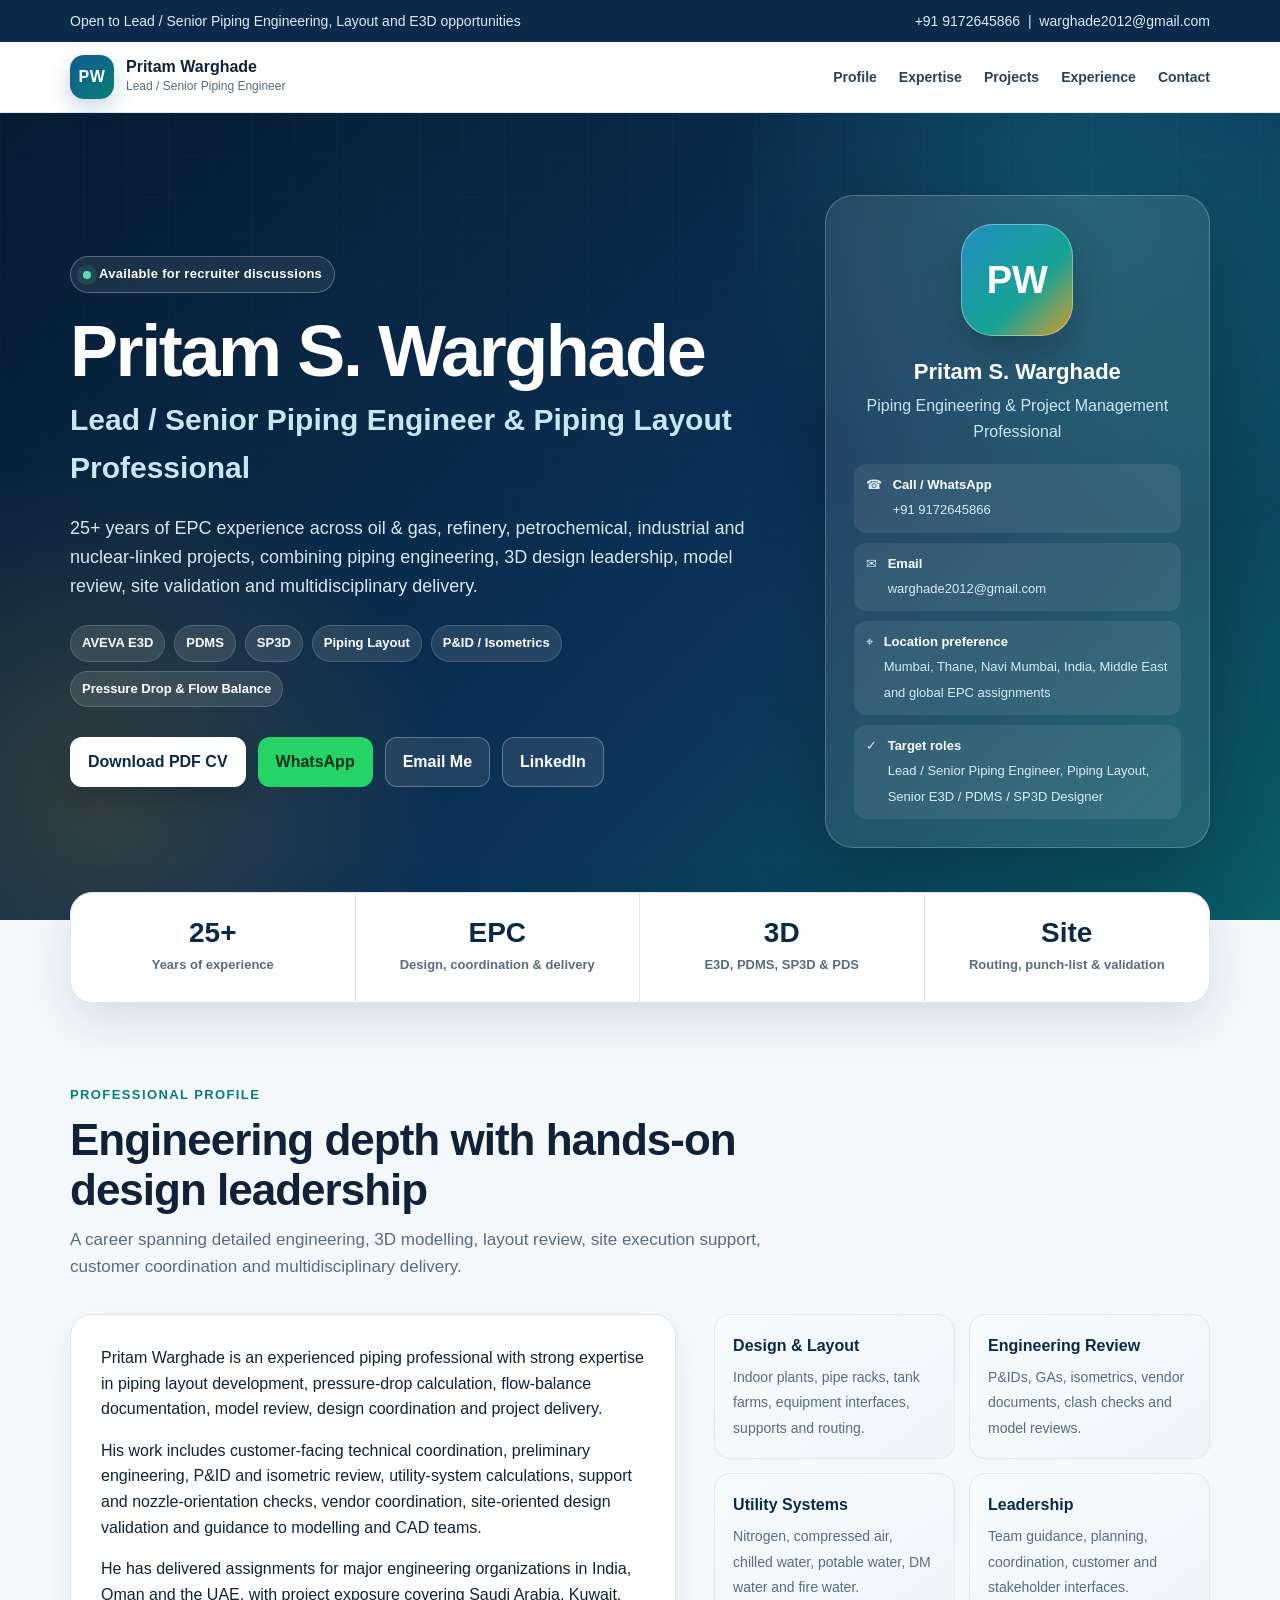
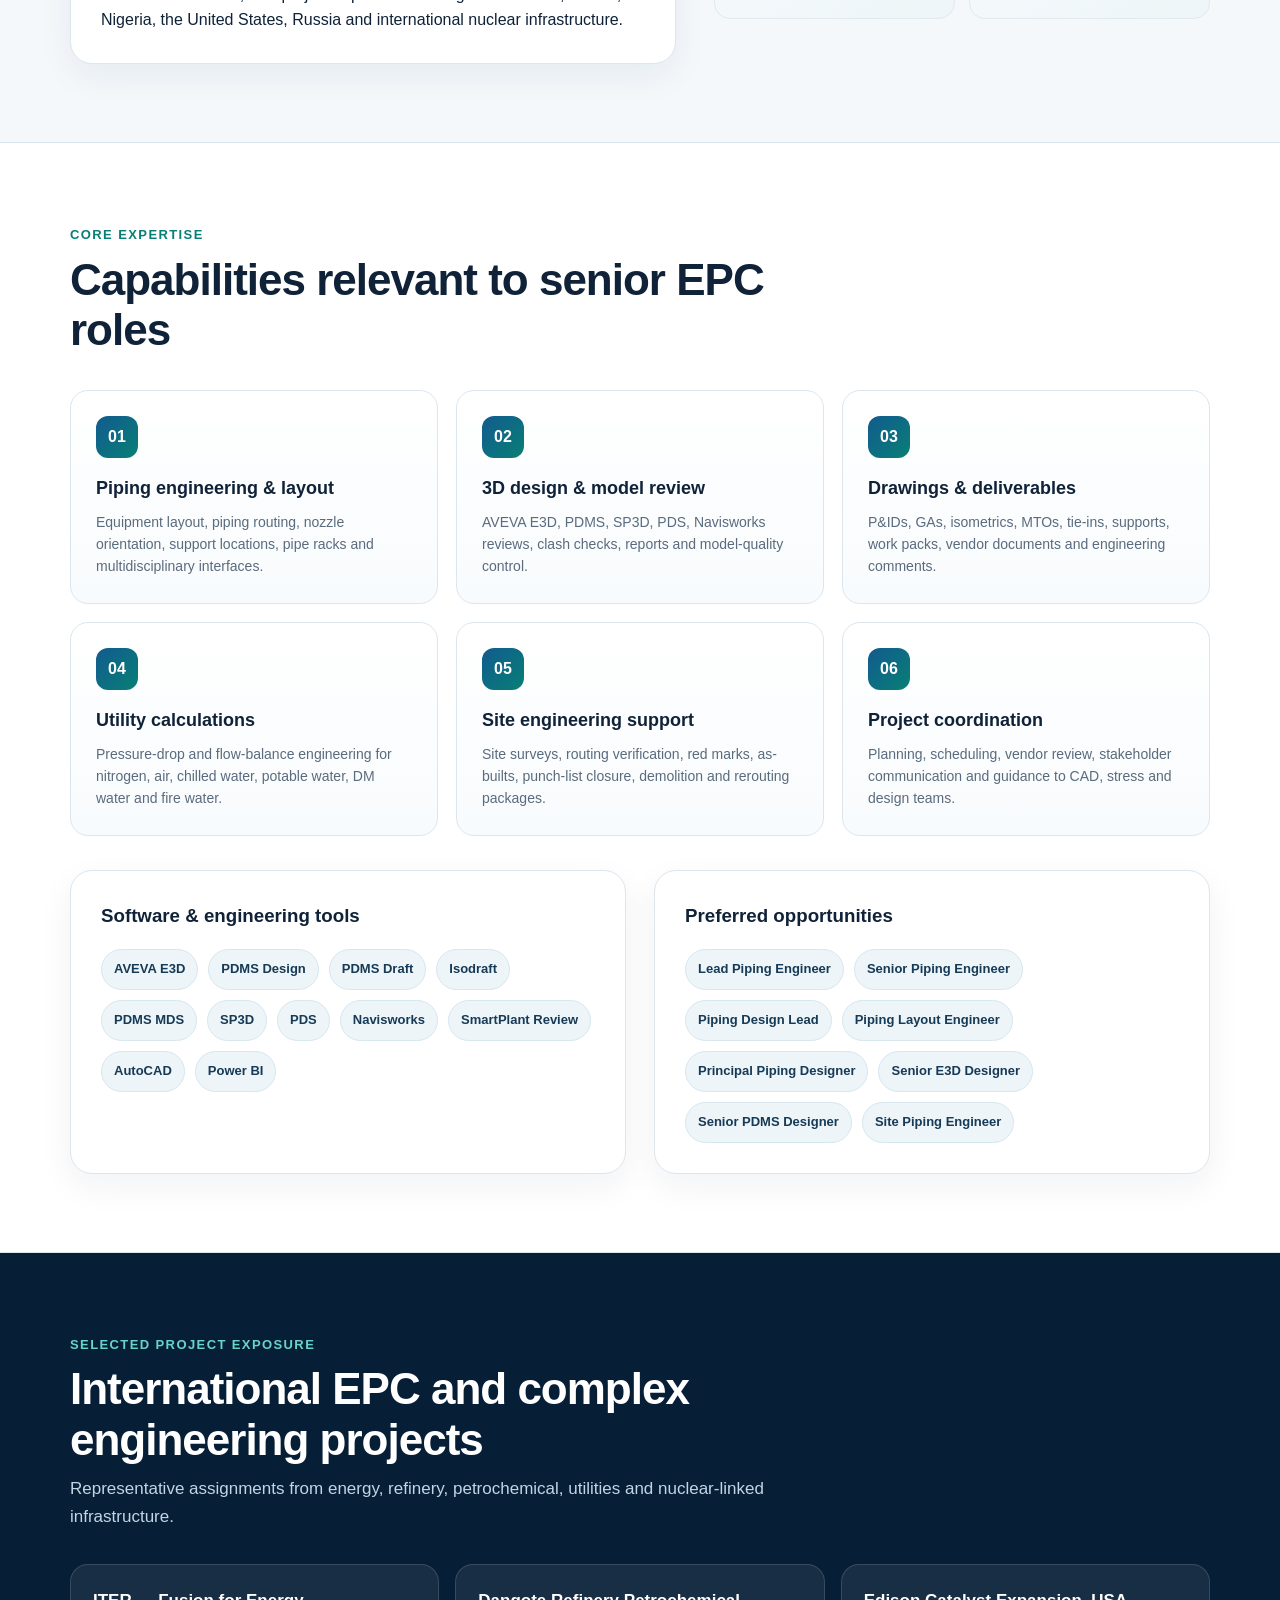
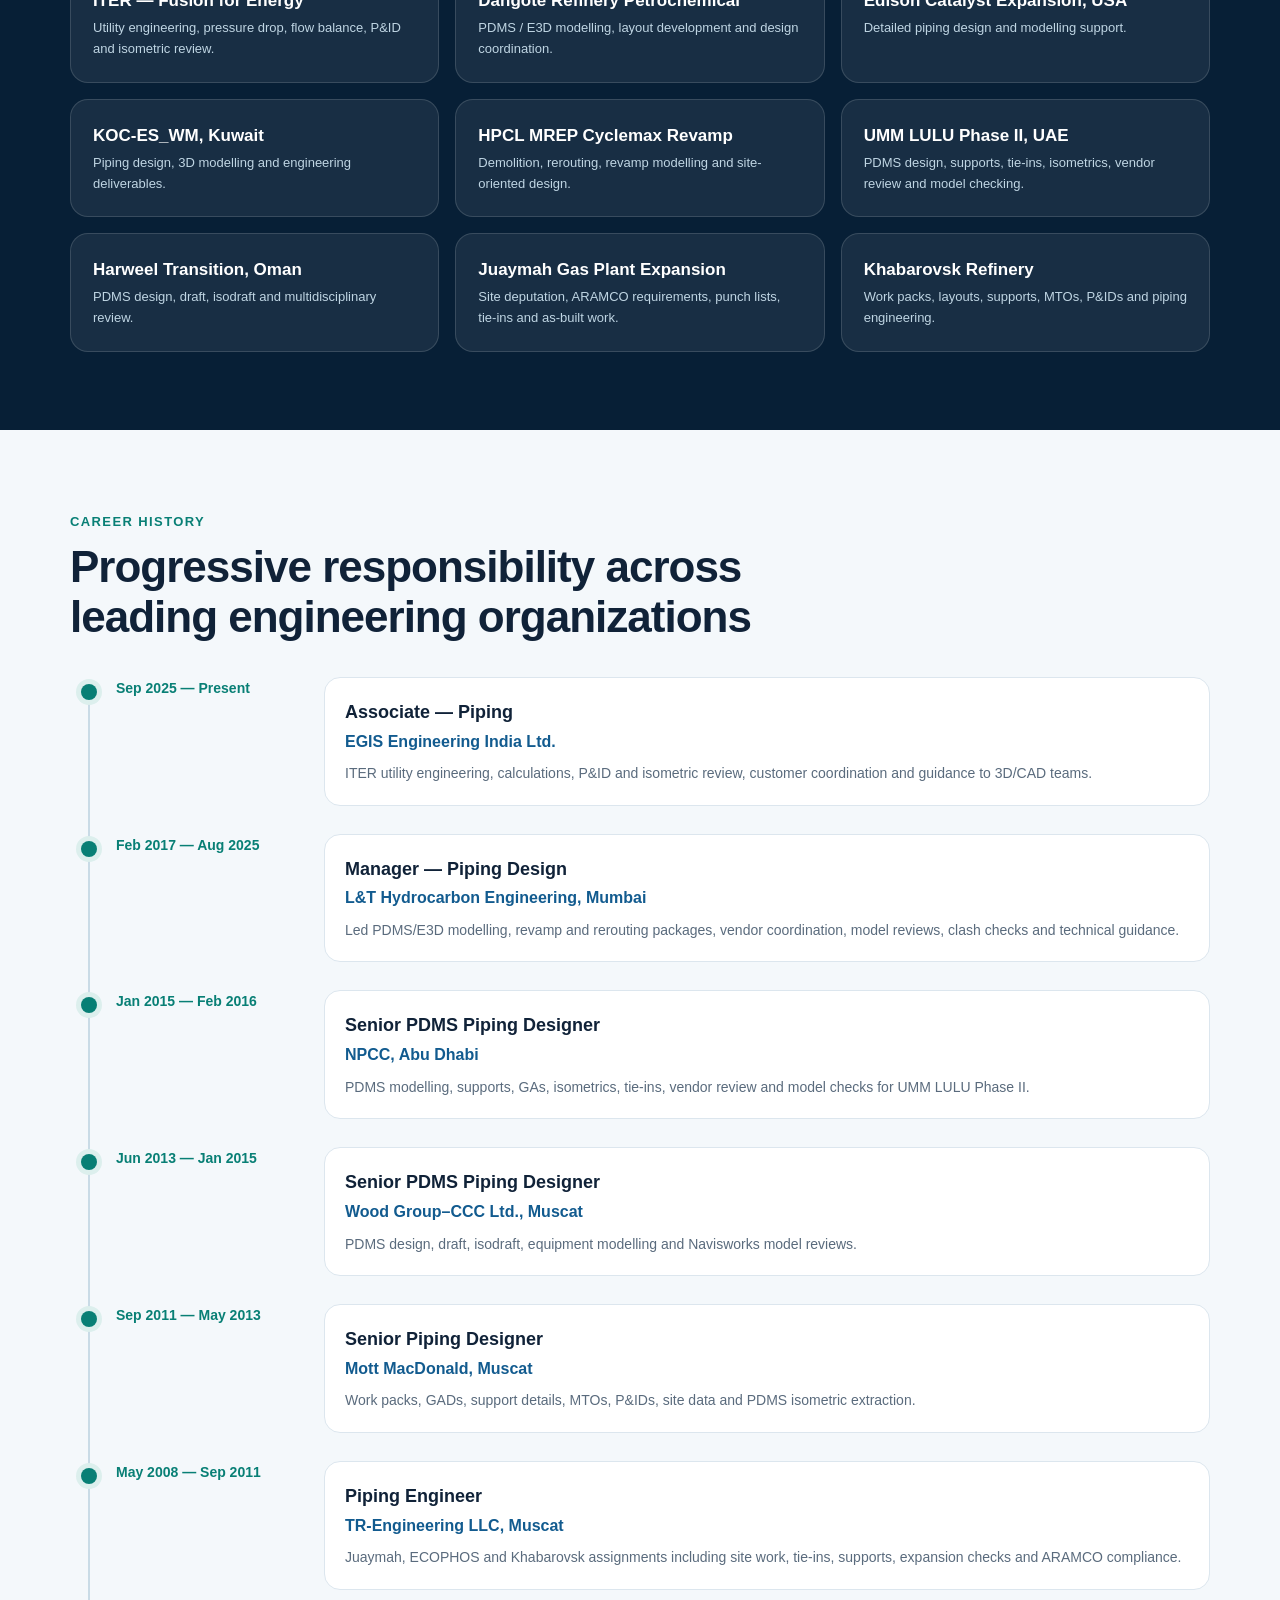
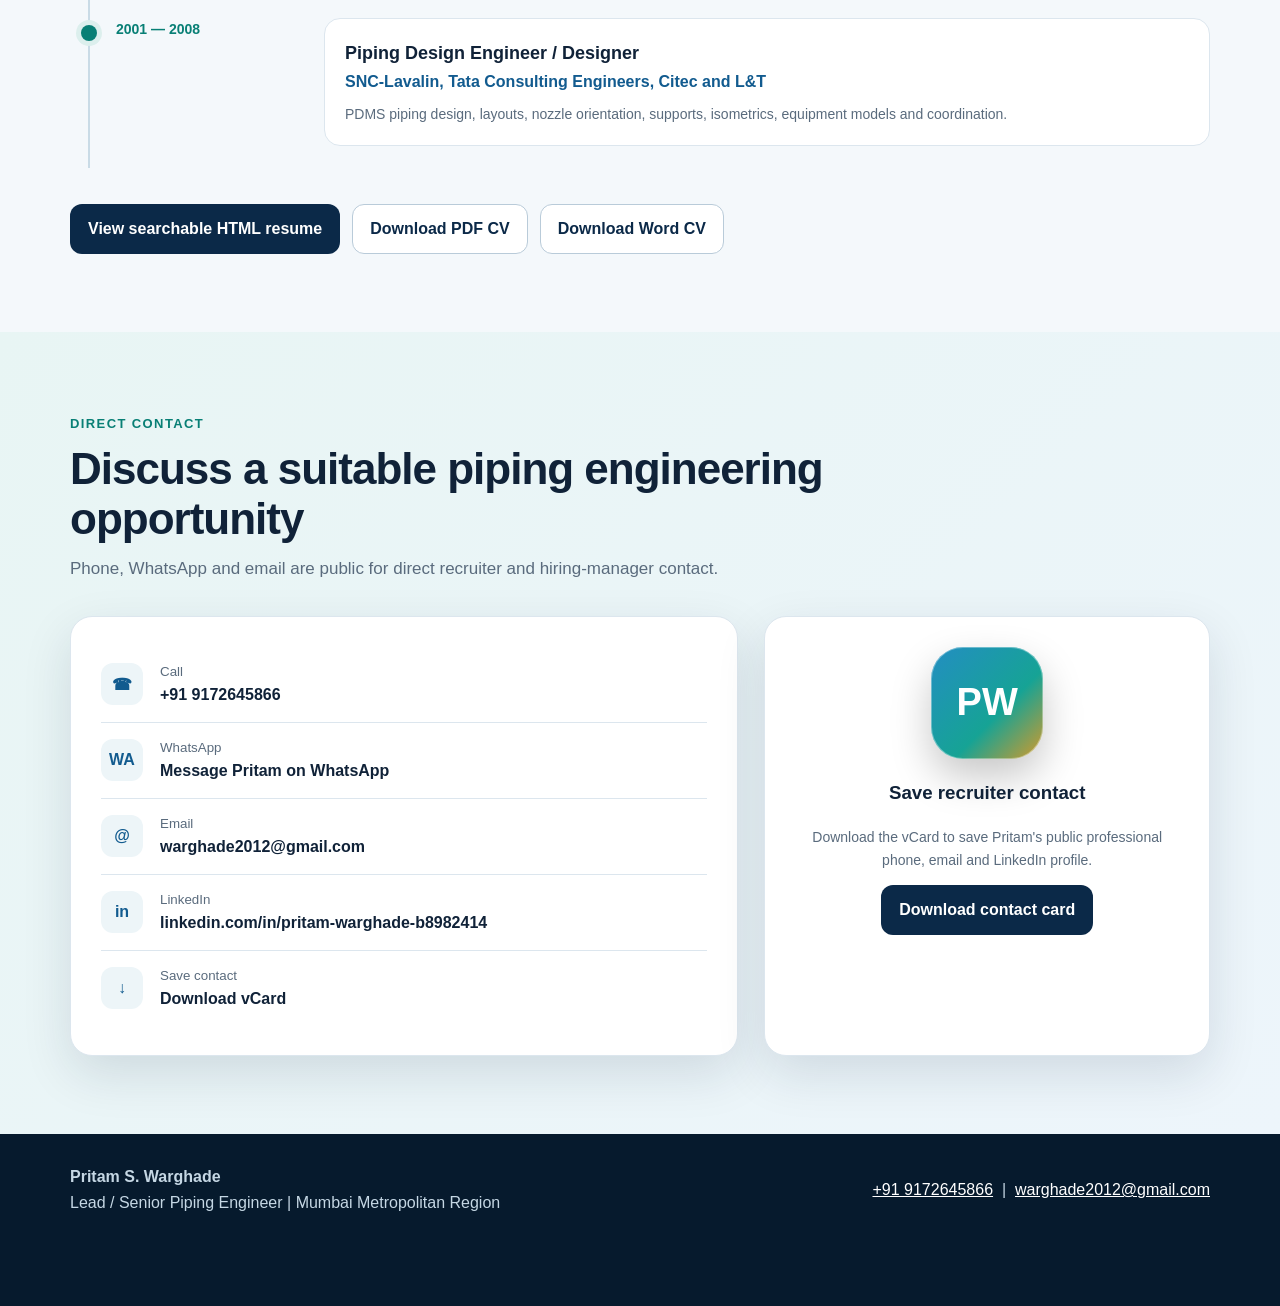
==== index.html @ 3d8bb756 "Publish responsive recruiter profile website" ====
<!doctype html>
<html lang="en">
<head>
  <meta charset="utf-8">
  <meta name="viewport" content="width=device-width,initial-scale=1">
  <title>Pritam Warghade | Lead &amp; Senior Piping Engineer | E3D, PDMS, SP3D</title>
  <meta name="description" content="Pritam S. Warghade is a Lead and Senior Piping professional with 25+ years of EPC experience in piping layout, E3D, PDMS, SP3D, P&ID, isometrics, utilities, refinery, petrochemical, oil and gas and nuclear-linked projects.">
  <meta name="keywords" content="Pritam Warghade, Lead Piping Engineer, Senior Piping Engineer, Piping Designer, E3D Designer, PDMS Designer, SP3D, Piping Layout Engineer, Mumbai, Thane, Navi Mumbai, EPC">
  <meta name="author" content="Pritam S. Warghade">
  <meta name="robots" content="index,follow,max-image-preview:large">
  <link rel="canonical" href="https://psw2025-cmd.github.io/PRITAM/">
  <link rel="icon" href="favicon.svg" type="image/svg+xml">
  <link rel="manifest" href="site.webmanifest">
  <link rel="stylesheet" href="styles.css">
  <meta property="og:type" content="profile"><meta property="og:title" content="Pritam Warghade — Lead / Senior Piping Engineer"><meta property="og:description" content="25+ years EPC | E3D | PDMS | SP3D | Piping Layout | Mumbai / Thane / Global"><meta property="og:url" content="https://psw2025-cmd.github.io/PRITAM/"><meta property="og:image" content="https://psw2025-cmd.github.io/PRITAM/og-card.svg"><meta name="twitter:card" content="summary_large_image">
  <script type="application/ld+json">{"@context":"https://schema.org","@type":"Person","name":"Pritam S. Warghade","url":"https://psw2025-cmd.github.io/PRITAM/","sameAs":["https://www.linkedin.com/in/pritam-warghade-b8982414","https://github.com/psw2025-cmd"],"jobTitle":"Lead / Senior Piping Engineer","description":"Piping Engineering and Project Management professional with 25+ years of EPC experience.","email":"mailto:warghade2012@gmail.com","telephone":"+91-9172645866","address":{"@type":"PostalAddress","addressLocality":"Mumbai Metropolitan Region","addressRegion":"Maharashtra","addressCountry":"IN"},"knowsLanguage":["English","Hindi","Marathi"],"knowsAbout":["Piping Engineering","Piping Layout","AVEVA E3D","PDMS","SP3D","PDS","P&ID Review","Isometric Review","Pressure Drop Calculation","Flow Balance","Navisworks","Oil and Gas","Refinery","Petrochemical"]}</script>
</head>
<body>
<a class="skip-link" href="#main">Skip to content</a>
<div class="topbar"><div class="container"><span>Open to Lead / Senior Piping Engineering, Layout and E3D opportunities</span><span class="hide-mobile"><a href="tel:+919172645866">+91 9172645866</a> &nbsp;|&nbsp; <a href="mailto:warghade2012@gmail.com">warghade2012@gmail.com</a></span></div></div>
<header class="site-header"><div class="container nav"><a class="brand" href="#top"><span class="brand-mark">PW</span><span class="brand-text"><strong>Pritam Warghade</strong><span>Lead / Senior Piping Engineer</span></span></a><nav class="nav-links"><a href="#about">Profile</a><a href="#expertise">Expertise</a><a href="#projects">Projects</a><a href="#experience">Experience</a><a href="#contact">Contact</a></nav></div></header>
<main id="main">
<section class="hero" id="top"><div class="container hero-grid"><div><span class="eyebrow"><span class="status-dot"></span> Available for recruiter discussions</span><h1>Pritam S. Warghade</h1><h2>Lead / Senior Piping Engineer &amp; Piping Layout Professional</h2><p>25+ years of EPC experience across oil &amp; gas, refinery, petrochemical, industrial and nuclear-linked projects, combining piping engineering, 3D design leadership, model review, site validation and multidisciplinary delivery.</p><div class="hero-tags"><span>AVEVA E3D</span><span>PDMS</span><span>SP3D</span><span>Piping Layout</span><span>P&amp;ID / Isometrics</span><span>Pressure Drop &amp; Flow Balance</span></div><div class="actions"><a class="btn btn-primary" href="Pritam_Warghade_Public_CV.pdf" download>Download PDF CV</a><a class="btn btn-whatsapp" href="https://wa.me/919172645866?text=Hello%20Mr.%20Warghade%2C%20I%20am%20contacting%20you%20regarding%20a%20piping%20engineering%20opportunity." target="_blank" rel="noopener">WhatsApp</a><a class="btn btn-secondary" href="mailto:warghade2012@gmail.com?subject=Piping%20Engineering%20Opportunity%20for%20Pritam%20Warghade">Email Me</a><a class="btn btn-secondary" href="https://www.linkedin.com/in/pritam-warghade-b8982414" target="_blank" rel="noopener">LinkedIn</a></div></div><aside class="hero-card"><div class="monogram">PW</div><h3>Pritam S. Warghade</h3><div class="role">Piping Engineering &amp; Project Management Professional</div><div class="quick-list"><div class="quick-item"><span>☎</span><div><strong>Call / WhatsApp</strong><a href="tel:+919172645866">+91 9172645866</a></div></div><div class="quick-item"><span>✉</span><div><strong>Email</strong><a href="mailto:warghade2012@gmail.com">warghade2012@gmail.com</a></div></div><div class="quick-item"><span>⌖</span><div><strong>Location preference</strong><span>Mumbai, Thane, Navi Mumbai, India, Middle East and global EPC assignments</span></div></div><div class="quick-item"><span>✓</span><div><strong>Target roles</strong><span>Lead / Senior Piping Engineer, Piping Layout, Senior E3D / PDMS / SP3D Designer</span></div></div></div></aside></div></section>
<div class="stats"><div class="container stats-grid"><div class="stat"><strong>25+</strong><span>Years of experience</span></div><div class="stat"><strong>EPC</strong><span>Design, coordination &amp; delivery</span></div><div class="stat"><strong>3D</strong><span>E3D, PDMS, SP3D &amp; PDS</span></div><div class="stat"><strong>Site</strong><span>Routing, punch-list &amp; validation</span></div></div></div>
<section id="about"><div class="container"><div class="section-head"><span class="kicker">Professional profile</span><h2>Engineering depth with hands-on design leadership</h2><p>A career spanning detailed engineering, 3D modelling, layout review, site execution support, customer coordination and multidisciplinary delivery.</p></div><div class="about-grid"><div class="panel"><p>Pritam Warghade is an experienced piping professional with strong expertise in piping layout development, pressure-drop calculation, flow-balance documentation, model review, design coordination and project delivery.</p><p>His work includes customer-facing technical coordination, preliminary engineering, P&amp;ID and isometric review, utility-system calculations, support and nozzle-orientation checks, vendor coordination, site-oriented design validation and guidance to modelling and CAD teams.</p><p>He has delivered assignments for major engineering organizations in India, Oman and the UAE, with project exposure covering Saudi Arabia, Kuwait, Nigeria, the United States, Russia and international nuclear infrastructure.</p></div><div class="highlights"><div class="highlight"><strong>Design &amp; Layout</strong><span>Indoor plants, pipe racks, tank farms, equipment interfaces, supports and routing.</span></div><div class="highlight"><strong>Engineering Review</strong><span>P&amp;IDs, GAs, isometrics, vendor documents, clash checks and model reviews.</span></div><div class="highlight"><strong>Utility Systems</strong><span>Nitrogen, compressed air, chilled water, potable water, DM water and fire water.</span></div><div class="highlight"><strong>Leadership</strong><span>Team guidance, planning, coordination, customer and stakeholder interfaces.</span></div></div></div></div></section>
<section class="expertise" id="expertise"><div class="container"><div class="section-head"><span class="kicker">Core expertise</span><h2>Capabilities relevant to senior EPC roles</h2></div><div class="card-grid"><article class="card"><div class="card-icon">01</div><h3>Piping engineering &amp; layout</h3><p>Equipment layout, piping routing, nozzle orientation, support locations, pipe racks and multidisciplinary interfaces.</p></article><article class="card"><div class="card-icon">02</div><h3>3D design &amp; model review</h3><p>AVEVA E3D, PDMS, SP3D, PDS, Navisworks reviews, clash checks, reports and model-quality control.</p></article><article class="card"><div class="card-icon">03</div><h3>Drawings &amp; deliverables</h3><p>P&amp;IDs, GAs, isometrics, MTOs, tie-ins, supports, work packs, vendor documents and engineering comments.</p></article><article class="card"><div class="card-icon">04</div><h3>Utility calculations</h3><p>Pressure-drop and flow-balance engineering for nitrogen, air, chilled water, potable water, DM water and fire water.</p></article><article class="card"><div class="card-icon">05</div><h3>Site engineering support</h3><p>Site surveys, routing verification, red marks, as-builts, punch-list closure, demolition and rerouting packages.</p></article><article class="card"><div class="card-icon">06</div><h3>Project coordination</h3><p>Planning, scheduling, vendor review, stakeholder communication and guidance to CAD, stress and design teams.</p></article></div><div class="skills-wrap" style="margin-top:34px"><div class="panel skill-group"><h3>Software &amp; engineering tools</h3><div class="chips"><span class="chip">AVEVA E3D</span><span class="chip">PDMS Design</span><span class="chip">PDMS Draft</span><span class="chip">Isodraft</span><span class="chip">PDMS MDS</span><span class="chip">SP3D</span><span class="chip">PDS</span><span class="chip">Navisworks</span><span class="chip">SmartPlant Review</span><span class="chip">AutoCAD</span><span class="chip">Power BI</span></div></div><div class="panel skill-group"><h3>Preferred opportunities</h3><div class="chips"><span class="chip">Lead Piping Engineer</span><span class="chip">Senior Piping Engineer</span><span class="chip">Piping Design Lead</span><span class="chip">Piping Layout Engineer</span><span class="chip">Principal Piping Designer</span><span class="chip">Senior E3D Designer</span><span class="chip">Senior PDMS Designer</span><span class="chip">Site Piping Engineer</span></div></div></div></div></section>
<section class="projects" id="projects"><div class="container"><div class="section-head"><span class="kicker" style="color:#67d4c8">Selected project exposure</span><h2>International EPC and complex engineering projects</h2><p>Representative assignments from energy, refinery, petrochemical, utilities and nuclear-linked infrastructure.</p></div><div class="project-grid"><article class="project"><h3>ITER — Fusion for Energy</h3><p>Utility engineering, pressure drop, flow balance, P&amp;ID and isometric review.</p></article><article class="project"><h3>Dangote Refinery Petrochemical</h3><p>PDMS / E3D modelling, layout development and design coordination.</p></article><article class="project"><h3>Edison Catalyst Expansion, USA</h3><p>Detailed piping design and modelling support.</p></article><article class="project"><h3>KOC-ES_WM, Kuwait</h3><p>Piping design, 3D modelling and engineering deliverables.</p></article><article class="project"><h3>HPCL MREP Cyclemax Revamp</h3><p>Demolition, rerouting, revamp modelling and site-oriented design.</p></article><article class="project"><h3>UMM LULU Phase II, UAE</h3><p>PDMS design, supports, tie-ins, isometrics, vendor review and model checking.</p></article><article class="project"><h3>Harweel Transition, Oman</h3><p>PDMS design, draft, isodraft and multidisciplinary review.</p></article><article class="project"><h3>Juaymah Gas Plant Expansion</h3><p>Site deputation, ARAMCO requirements, punch lists, tie-ins and as-built work.</p></article><article class="project"><h3>Khabarovsk Refinery</h3><p>Work packs, layouts, supports, MTOs, P&amp;IDs and piping engineering.</p></article></div></div></section>
<section id="experience"><div class="container"><div class="section-head"><span class="kicker">Career history</span><h2>Progressive responsibility across leading engineering organizations</h2></div><div class="timeline"><article class="timeline-item"><div class="timeline-date">Sep 2025 — Present</div><div class="timeline-content"><h3>Associate — Piping</h3><strong>EGIS Engineering India Ltd.</strong><p>ITER utility engineering, calculations, P&amp;ID and isometric review, customer coordination and guidance to 3D/CAD teams.</p></div></article><article class="timeline-item"><div class="timeline-date">Feb 2017 — Aug 2025</div><div class="timeline-content"><h3>Manager — Piping Design</h3><strong>L&amp;T Hydrocarbon Engineering, Mumbai</strong><p>Led PDMS/E3D modelling, revamp and rerouting packages, vendor coordination, model reviews, clash checks and technical guidance.</p></div></article><article class="timeline-item"><div class="timeline-date">Jan 2015 — Feb 2016</div><div class="timeline-content"><h3>Senior PDMS Piping Designer</h3><strong>NPCC, Abu Dhabi</strong><p>PDMS modelling, supports, GAs, isometrics, tie-ins, vendor review and model checks for UMM LULU Phase II.</p></div></article><article class="timeline-item"><div class="timeline-date">Jun 2013 — Jan 2015</div><div class="timeline-content"><h3>Senior PDMS Piping Designer</h3><strong>Wood Group–CCC Ltd., Muscat</strong><p>PDMS design, draft, isodraft, equipment modelling and Navisworks model reviews.</p></div></article><article class="timeline-item"><div class="timeline-date">Sep 2011 — May 2013</div><div class="timeline-content"><h3>Senior Piping Designer</h3><strong>Mott MacDonald, Muscat</strong><p>Work packs, GADs, support details, MTOs, P&amp;IDs, site data and PDMS isometric extraction.</p></div></article><article class="timeline-item"><div class="timeline-date">May 2008 — Sep 2011</div><div class="timeline-content"><h3>Piping Engineer</h3><strong>TR-Engineering LLC, Muscat</strong><p>Juaymah, ECOPHOS and Khabarovsk assignments including site work, tie-ins, supports, expansion checks and ARAMCO compliance.</p></div></article><article class="timeline-item"><div class="timeline-date">2001 — 2008</div><div class="timeline-content"><h3>Piping Design Engineer / Designer</h3><strong>SNC-Lavalin, Tata Consulting Engineers, Citec and L&amp;T</strong><p>PDMS piping design, layouts, nozzle orientation, supports, isometrics, equipment models and coordination.</p></div></article></div><div class="actions"><a class="btn btn-dark" href="resume.html">View searchable HTML resume</a><a class="btn btn-outline" href="Pritam_Warghade_Public_CV.pdf" download>Download PDF CV</a><a class="btn btn-outline" href="Pritam_Warghade_Public_CV.docx" download>Download Word CV</a></div></div></section>
<section class="contact-section" id="contact"><div class="container"><div class="section-head"><span class="kicker">Direct contact</span><h2>Discuss a suitable piping engineering opportunity</h2><p>Phone, WhatsApp and email are public for direct recruiter and hiring-manager contact.</p></div><div class="contact-grid"><div class="contact-card"><div class="contact-row"><div class="round">☎</div><div><small>Call</small><a href="tel:+919172645866">+91 9172645866</a></div></div><div class="contact-row"><div class="round">WA</div><div><small>WhatsApp</small><a href="https://wa.me/919172645866?text=Hello%20Mr.%20Warghade%2C%20I%20am%20contacting%20you%20regarding%20a%20piping%20engineering%20opportunity." target="_blank" rel="noopener">Message Pritam on WhatsApp</a></div></div><div class="contact-row"><div class="round">@</div><div><small>Email</small><a href="mailto:warghade2012@gmail.com?subject=Piping%20Engineering%20Opportunity%20for%20Pritam%20Warghade">warghade2012@gmail.com</a></div></div><div class="contact-row"><div class="round">in</div><div><small>LinkedIn</small><a href="https://www.linkedin.com/in/pritam-warghade-b8982414" target="_blank" rel="noopener">linkedin.com/in/pritam-warghade-b8982414</a></div></div><div class="contact-row"><div class="round">↓</div><div><small>Save contact</small><a href="Pritam_Warghade.vcf" download>Download vCard</a></div></div></div><div class="contact-card qr-card"><div class="monogram">PW</div><h3>Save recruiter contact</h3><p>Download the vCard to save Pritam's public professional phone, email and LinkedIn profile.</p><a class="btn btn-dark" href="Pritam_Warghade.vcf" download>Download contact card</a></div></div></div></section>
</main>
<footer class="footer"><div class="container footer-grid"><div><strong>Pritam S. Warghade</strong><br><span>Lead / Senior Piping Engineer | Mumbai Metropolitan Region</span></div><div><a href="tel:+919172645866">+91 9172645866</a> &nbsp;|&nbsp; <a href="mailto:warghade2012@gmail.com">warghade2012@gmail.com</a></div></div></footer>
<nav class="mobile-bar"><a href="tel:+919172645866">Call</a><a href="https://wa.me/919172645866?text=Hello%20Mr.%20Warghade%2C%20I%20am%20contacting%20you%20regarding%20a%20piping%20engineering%20opportunity." target="_blank" rel="noopener">WhatsApp</a><a href="mailto:warghade2012@gmail.com?subject=Piping%20Engineering%20Opportunity%20for%20Pritam%20Warghade">Email</a></nav>
</body>
</html>
---- styles.css ----
:root {
  --ink: #102238;
  --muted: #5a6b7d;
  --navy: #0b2948;
  --blue: #125b8f;
  --teal: #087f75;
  --gold: #d49a2a;
  --light: #f4f8fb;
  --line: #dce6ee;
  --white: #ffffff;
  --shadow: 0 18px 50px rgba(10, 35, 60, .12);
  --radius: 22px;
}

* { box-sizing: border-box; }
html { scroll-behavior: smooth; }
body {
  margin: 0;
  color: var(--ink);
  background: var(--light);
  font-family: Inter, "Segoe UI", Arial, sans-serif;
  line-height: 1.6;
}
a { color: inherit; }
img { max-width: 100%; }
.container { width: min(1140px, calc(100% - 36px)); margin: 0 auto; }
.skip-link { position: absolute; left: -9999px; top: auto; }
.skip-link:focus { left: 16px; top: 16px; z-index: 1000; padding: 10px 14px; background: #fff; border-radius: 8px; }

.topbar {
  background: var(--navy);
  color: #dcecf8;
  font-size: 14px;
}
.topbar .container {
  min-height: 42px;
  display: flex;
  align-items: center;
  justify-content: space-between;
  gap: 18px;
}
.topbar a { text-decoration: none; }
.topbar a:hover { color: #fff; }

.site-header {
  position: sticky;
  top: 0;
  z-index: 100;
  background: rgba(255,255,255,.94);
  backdrop-filter: blur(12px);
  border-bottom: 1px solid rgba(220,230,238,.9);
}
.nav {
  min-height: 70px;
  display: flex;
  align-items: center;
  justify-content: space-between;
  gap: 24px;
}
.brand { display: flex; align-items: center; gap: 12px; text-decoration: none; }
.brand-mark {
  width: 44px; height: 44px;
  border-radius: 14px;
  display: grid; place-items: center;
  color: white;
  background: linear-gradient(135deg, var(--blue), var(--teal));
  font-weight: 800;
  letter-spacing: .5px;
  box-shadow: 0 8px 20px rgba(18, 91, 143, .25);
}
.brand-text strong { display: block; font-size: 16px; line-height: 1.15; }
.brand-text span { display: block; color: var(--muted); font-size: 12px; }
.nav-links { display: flex; align-items: center; gap: 22px; }
.nav-links a { text-decoration: none; color: #29425b; font-weight: 650; font-size: 14px; }
.nav-links a:hover { color: var(--blue); }

.hero {
  position: relative;
  overflow: hidden;
  color: white;
  background:
    radial-gradient(circle at 85% 10%, rgba(30,171,161,.28), transparent 28%),
    radial-gradient(circle at 8% 85%, rgba(212,154,42,.20), transparent 25%),
    linear-gradient(135deg, #061c31 0%, #0b3156 57%, #0a5d67 100%);
  padding: 82px 0 72px;
}
.hero::before {
  content: "";
  position: absolute;
  inset: 0;
  opacity: .12;
  background-image:
    linear-gradient(rgba(255,255,255,.15) 1px, transparent 1px),
    linear-gradient(90deg, rgba(255,255,255,.15) 1px, transparent 1px);
  background-size: 42px 42px;
  mask-image: linear-gradient(to bottom, #000, transparent);
}
.hero-grid { position: relative; display: grid; grid-template-columns: 1.55fr .85fr; gap: 52px; align-items: center; }
.eyebrow {
  display: inline-flex; align-items: center; gap: 8px;
  padding: 7px 12px;
  border: 1px solid rgba(255,255,255,.28);
  border-radius: 999px;
  background: rgba(255,255,255,.08);
  font-size: 13px;
  font-weight: 700;
  letter-spacing: .3px;
}
.status-dot { width: 8px; height: 8px; border-radius: 50%; background: #55e2a9; box-shadow: 0 0 0 6px rgba(85,226,169,.12); }
.hero h1 { margin: 22px 0 8px; font-size: clamp(42px, 7vw, 72px); line-height: 1.02; letter-spacing: -2.4px; }
.hero h2 { margin: 0; font-size: clamp(20px, 3vw, 30px); font-weight: 650; color: #c8e6f4; }
.hero p { max-width: 760px; margin: 22px 0 0; font-size: 18px; color: #d7e6f0; }
.hero-tags { display: flex; flex-wrap: wrap; gap: 9px; margin-top: 24px; }
.hero-tags span { padding: 7px 11px; border-radius: 999px; background: rgba(255,255,255,.11); border: 1px solid rgba(255,255,255,.15); font-size: 13px; font-weight: 650; }
.actions { display: flex; flex-wrap: wrap; gap: 12px; margin-top: 30px; }
.btn {
  display: inline-flex; align-items: center; justify-content: center; gap: 9px;
  min-height: 48px;
  padding: 11px 17px;
  border-radius: 12px;
  text-decoration: none;
  font-weight: 750;
  border: 1px solid transparent;
  transition: transform .18s ease, box-shadow .18s ease, background .18s ease;
}
.btn:hover { transform: translateY(-2px); }
.btn-primary { background: #ffffff; color: var(--navy); box-shadow: 0 12px 28px rgba(0,0,0,.18); }
.btn-secondary { background: rgba(255,255,255,.09); color: #fff; border-color: rgba(255,255,255,.28); }
.btn-whatsapp { background: #25d366; color: #092f1c; }
.btn-dark { background: var(--navy); color: #fff; }
.btn-outline { border-color: #b9cbd9; color: var(--navy); background: #fff; }
.icon { width: 19px; height: 19px; display: inline-block; }

.hero-card {
  padding: 28px;
  border-radius: 28px;
  background: rgba(255,255,255,.10);
  border: 1px solid rgba(255,255,255,.22);
  box-shadow: 0 25px 70px rgba(0,0,0,.22);
  backdrop-filter: blur(10px);
}
.monogram {
  width: 112px; height: 112px;
  margin: 0 auto 18px;
  border-radius: 32px;
  display: grid; place-items: center;
  font-size: 38px; font-weight: 900;
  color: white;
  background: linear-gradient(135deg, #238ec2, #16a395 60%, #d49a2a);
  box-shadow: inset 0 0 0 1px rgba(255,255,255,.35), 0 18px 40px rgba(0,0,0,.22);
}
.hero-card h3 { text-align: center; margin: 0; font-size: 22px; }
.hero-card .role { text-align: center; color: #cce5ef; margin: 4px 0 20px; }
.quick-list { display: grid; gap: 10px; }
.quick-item { display: flex; gap: 11px; align-items: flex-start; padding: 11px 12px; background: rgba(255,255,255,.08); border-radius: 12px; }
.quick-item strong { display: block; font-size: 13px; }
.quick-item span, .quick-item a { color: #d9ebf4; font-size: 13px; text-decoration: none; overflow-wrap: anywhere; }

.stats { margin-top: -28px; position: relative; z-index: 4; }
.stats-grid { display: grid; grid-template-columns: repeat(4,1fr); background: white; border-radius: var(--radius); box-shadow: var(--shadow); overflow: hidden; border: 1px solid var(--line); }
.stat { padding: 26px 22px; text-align: center; border-right: 1px solid var(--line); }
.stat:last-child { border-right: 0; }
.stat strong { display: block; color: var(--navy); font-size: 28px; line-height: 1; }
.stat span { display: block; margin-top: 8px; color: var(--muted); font-size: 13px; font-weight: 650; }

section { padding: 78px 0; }
.section-head { max-width: 760px; margin-bottom: 34px; }
.kicker { color: var(--teal); font-size: 13px; font-weight: 800; letter-spacing: 1.4px; text-transform: uppercase; }
.section-head h2 { margin: 8px 0 10px; font-size: clamp(30px, 4vw, 44px); line-height: 1.15; letter-spacing: -1px; }
.section-head p { color: var(--muted); margin: 0; font-size: 17px; }

.about-grid { display: grid; grid-template-columns: 1.1fr .9fr; gap: 38px; align-items: start; }
.panel { background: #fff; border: 1px solid var(--line); border-radius: var(--radius); padding: 30px; box-shadow: 0 12px 35px rgba(15,42,68,.06); }
.panel p:first-child { margin-top: 0; }
.panel p:last-child { margin-bottom: 0; }
.highlights { display: grid; grid-template-columns: 1fr 1fr; gap: 14px; }
.highlight { padding: 18px; border-radius: 16px; background: linear-gradient(145deg, #f8fbfd, #edf5f8); border: 1px solid #e0eaef; }
.highlight strong { display: block; color: var(--navy); margin-bottom: 5px; }
.highlight span { color: var(--muted); font-size: 14px; }

.expertise { background: white; border-top: 1px solid var(--line); border-bottom: 1px solid var(--line); }
.card-grid { display: grid; grid-template-columns: repeat(3,1fr); gap: 18px; }
.card { padding: 25px; border: 1px solid var(--line); border-radius: 18px; background: linear-gradient(180deg,#fff,#f8fbfd); }
.card-icon { width: 42px; height: 42px; display: grid; place-items: center; border-radius: 12px; color: white; background: linear-gradient(135deg, var(--blue), var(--teal)); font-weight: 900; margin-bottom: 16px; }
.card h3 { margin: 0 0 8px; font-size: 18px; }
.card p { margin: 0; color: var(--muted); font-size: 14px; }

.skills-wrap { display: grid; grid-template-columns: 1fr 1fr; gap: 28px; }
.skill-group h3 { margin-top: 0; }
.chips { display: flex; flex-wrap: wrap; gap: 10px; }
.chip { padding: 9px 12px; background: #edf5f8; color: #173a56; border: 1px solid #d7e7ef; border-radius: 999px; font-weight: 700; font-size: 13px; }

.projects { background: #071f36; color: white; }
.projects .section-head p { color: #c1d5e4; }
.project-grid { display: grid; grid-template-columns: repeat(3,1fr); gap: 16px; }
.project { padding: 22px; border-radius: 18px; background: rgba(255,255,255,.07); border: 1px solid rgba(255,255,255,.14); }
.project h3 { margin: 0 0 4px; font-size: 17px; }
.project p { margin: 0; color: #bfd5e3; font-size: 13px; }

.timeline { position: relative; margin-left: 8px; }
.timeline::before { content: ""; position: absolute; left: 10px; top: 6px; bottom: 6px; width: 2px; background: #c9dbe6; }
.timeline-item { position: relative; display: grid; grid-template-columns: 180px 1fr; gap: 28px; padding: 0 0 28px 38px; }
.timeline-item::before { content: ""; position: absolute; left: 3px; top: 7px; width: 16px; height: 16px; border-radius: 50%; background: var(--teal); box-shadow: 0 0 0 5px #dcefed; }
.timeline-date { color: var(--teal); font-weight: 800; font-size: 14px; }
.timeline-content { background: #fff; border: 1px solid var(--line); border-radius: 16px; padding: 20px; }
.timeline-content h3 { margin: 0 0 2px; font-size: 18px; }
.timeline-content strong { color: var(--blue); }
.timeline-content p { margin: 8px 0 0; color: var(--muted); font-size: 14px; }

.contact-section { background: linear-gradient(135deg, #e8f5f4, #edf5fb); }
.contact-grid { display: grid; grid-template-columns: 1.2fr .8fr; gap: 26px; }
.contact-card { background: #fff; border: 1px solid var(--line); border-radius: var(--radius); padding: 30px; box-shadow: var(--shadow); }
.contact-row { display: grid; grid-template-columns: 46px 1fr; gap: 13px; align-items: center; padding: 14px 0; border-bottom: 1px solid var(--line); }
.contact-row:last-child { border-bottom: 0; }
.contact-row .round { width: 42px; height: 42px; display: grid; place-items: center; border-radius: 12px; background: #edf5f8; color: var(--blue); font-weight: 900; }
.contact-row small { display: block; color: var(--muted); }
.contact-row a { text-decoration: none; font-weight: 800; overflow-wrap: anywhere; }
.qr-card { text-align: center; }
.qr-card img { width: 210px; height: 210px; background: white; padding: 10px; border: 1px solid var(--line); border-radius: 16px; }
.qr-card p { color: var(--muted); font-size: 14px; }

.footer { background: #061a2d; color: #c5d7e4; padding: 30px 0 90px; }
.footer-grid { display: flex; justify-content: space-between; align-items: center; gap: 20px; }
.footer a { color: white; }

.mobile-bar { display: none; }
.print-only { display: none; }

@media (max-width: 900px) {
  .nav-links { display: none; }
  .hero { padding-top: 58px; }
  .hero-grid, .about-grid, .skills-wrap, .contact-grid { grid-template-columns: 1fr; }
  .hero-card { max-width: 520px; }
  .stats-grid { grid-template-columns: 1fr 1fr; }
  .stat:nth-child(2) { border-right: 0; }
  .stat:nth-child(-n+2) { border-bottom: 1px solid var(--line); }
  .card-grid, .project-grid { grid-template-columns: 1fr 1fr; }
  .timeline-item { grid-template-columns: 1fr; gap: 7px; }
}

@media (max-width: 620px) {
  .topbar .container { min-height: 48px; font-size: 12px; justify-content: center; text-align: center; }
  .topbar .hide-mobile { display: none; }
  .brand-text span { display: none; }
  .hero { padding: 48px 0 58px; }
  .hero h1 { letter-spacing: -1.6px; }
  .actions .btn { width: 100%; }
  .stats { margin-top: -18px; }
  section { padding: 58px 0; }
  .highlights, .card-grid, .project-grid { grid-template-columns: 1fr; }
  .panel, .contact-card { padding: 22px; }
  .footer { padding-bottom: 110px; }
  .footer-grid { flex-direction: column; text-align: center; }
  .mobile-bar {
    display: grid;
    grid-template-columns: repeat(3,1fr);
    position: fixed;
    bottom: 0; left: 0; right: 0;
    z-index: 200;
    background: white;
    border-top: 1px solid var(--line);
    box-shadow: 0 -10px 30px rgba(10,35,60,.12);
  }
  .mobile-bar a { padding: 12px 8px; text-align: center; text-decoration: none; font-size: 12px; font-weight: 800; color: var(--navy); }
  .mobile-bar a:nth-child(2) { background: #25d366; color: #082a18; }
}

@media print {
  body { background: white; }
  .topbar, .site-header, .mobile-bar, .actions, .qr-card, .footer { display: none !important; }
  .hero { color: var(--ink); background: white; padding: 24px 0; }
  .hero::before { display: none; }
  .hero-grid { grid-template-columns: 1fr; }
  .hero p, .hero h2 { color: var(--ink); }
  .hero-card { display: none; }
  .stats { margin-top: 0; }
  .stats-grid, .panel, .card, .timeline-content, .contact-card { box-shadow: none; }
  section { padding: 30px 0; break-inside: avoid; }
  .print-only { display: block; }
}
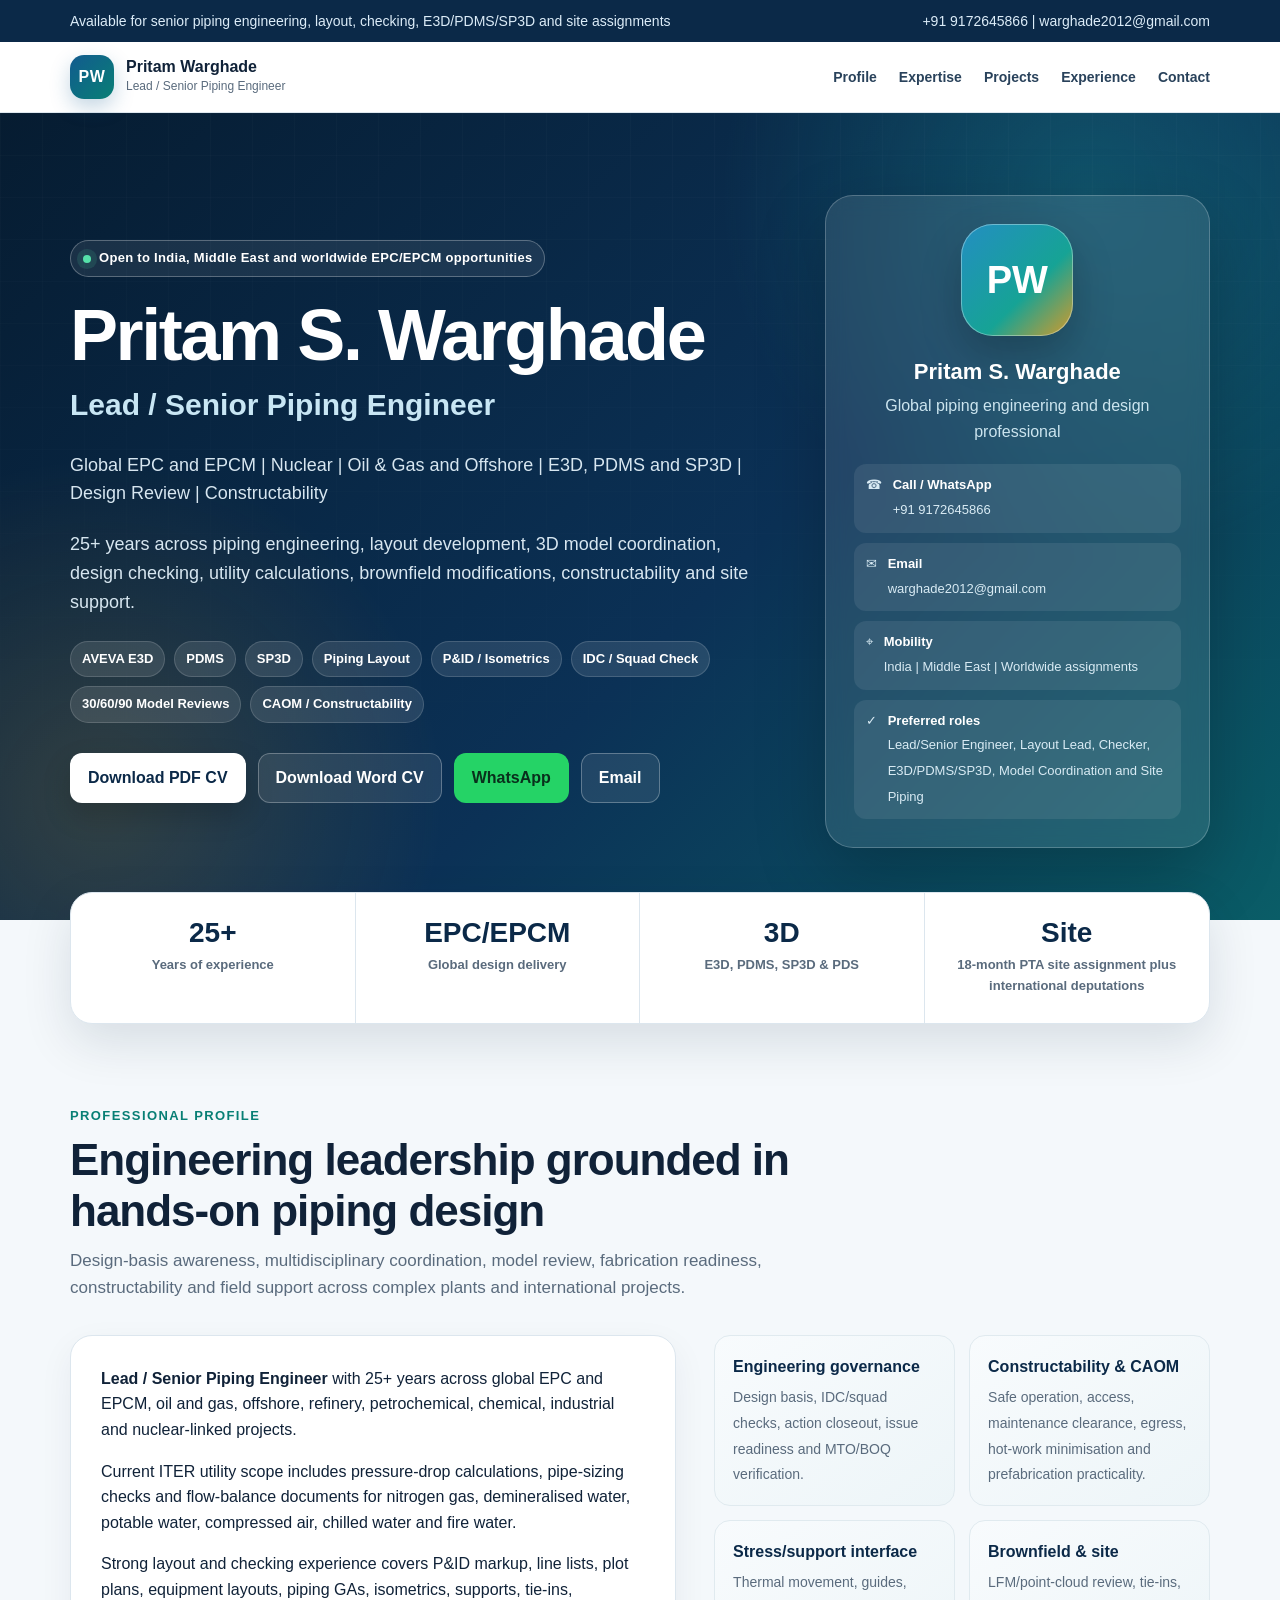
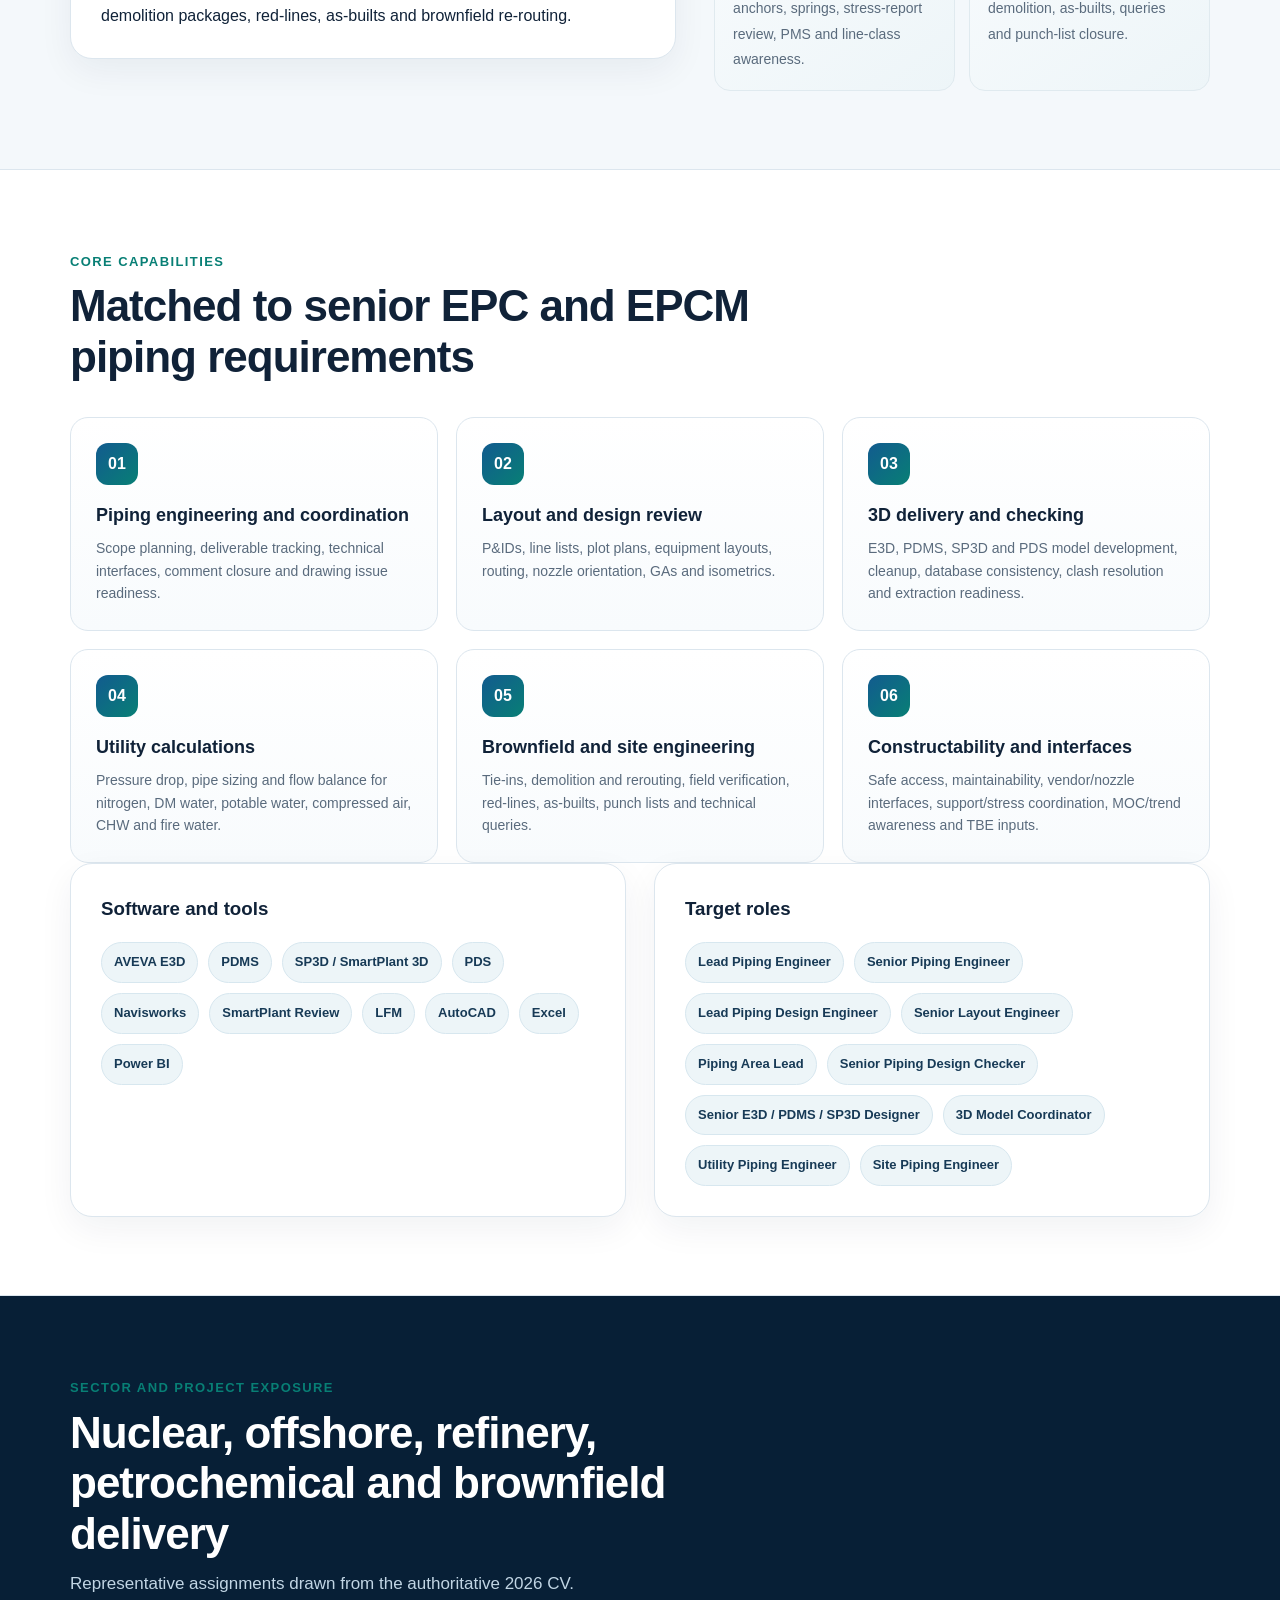
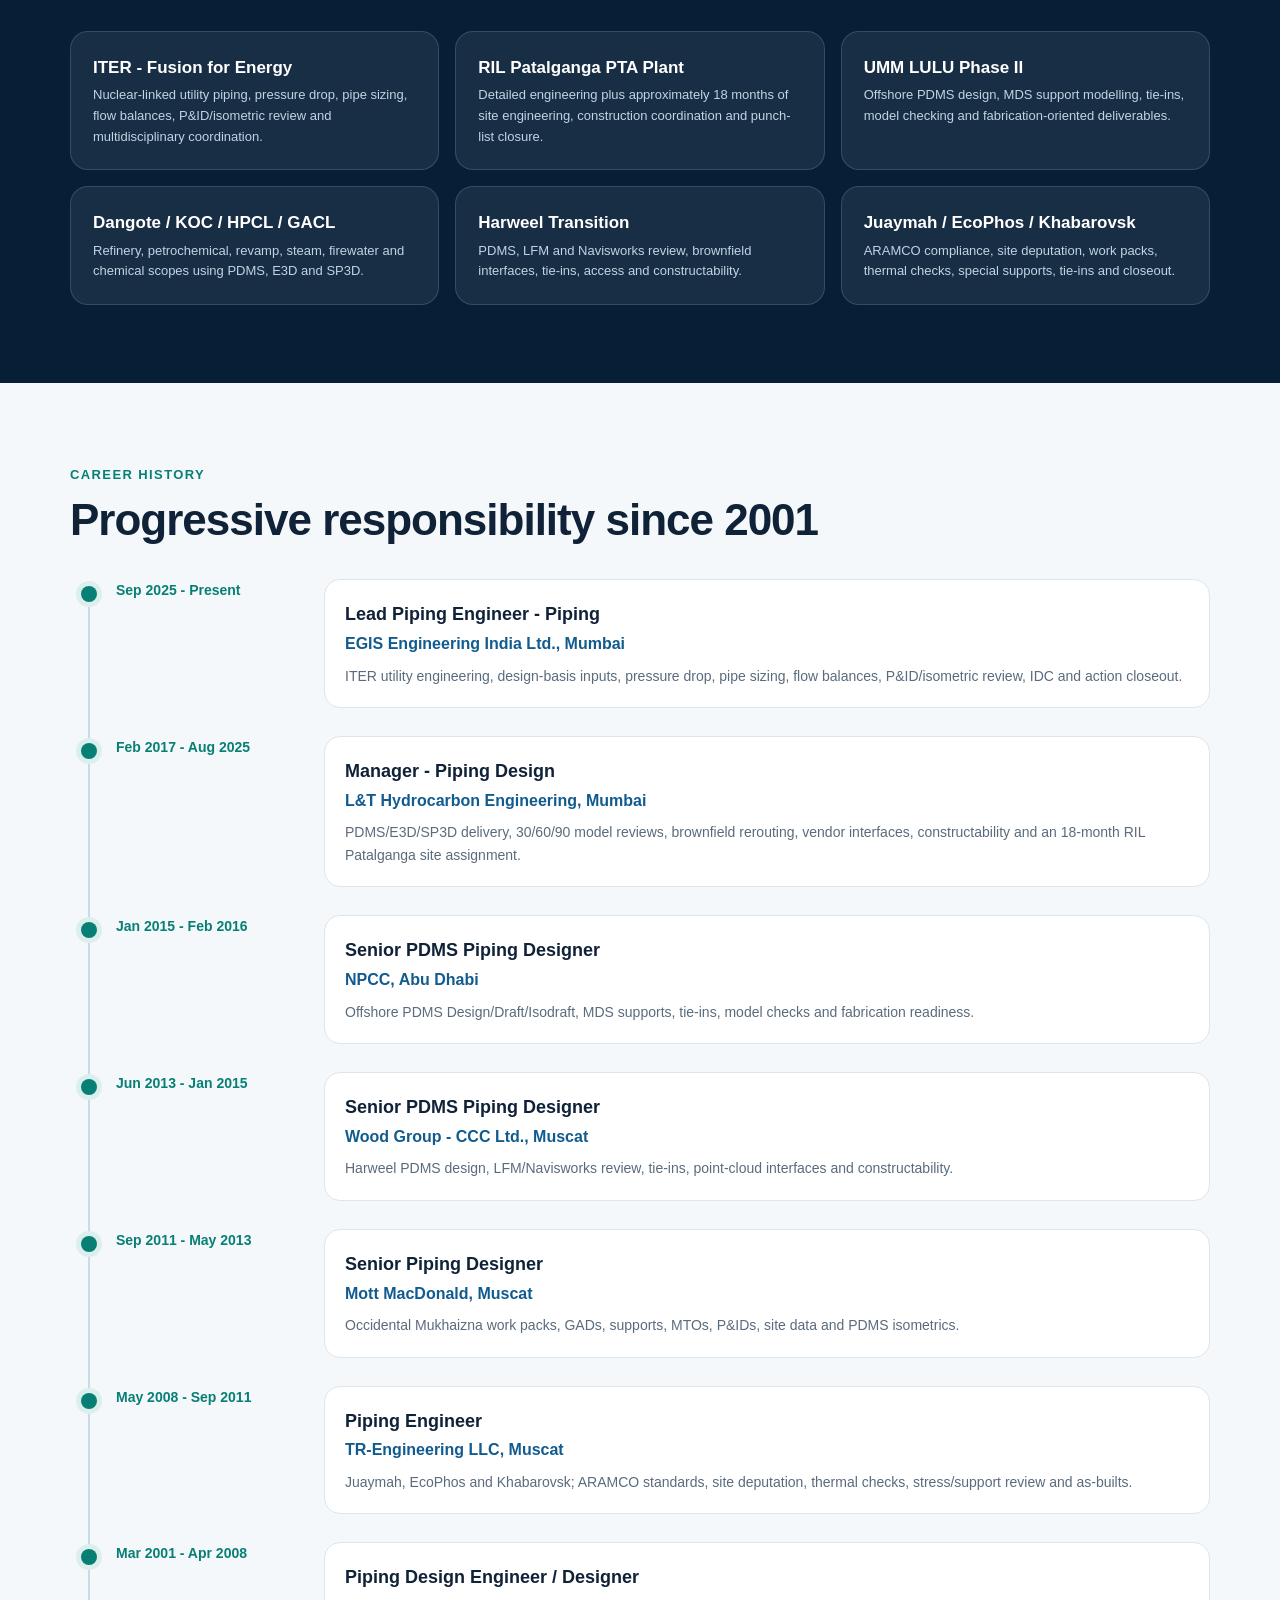
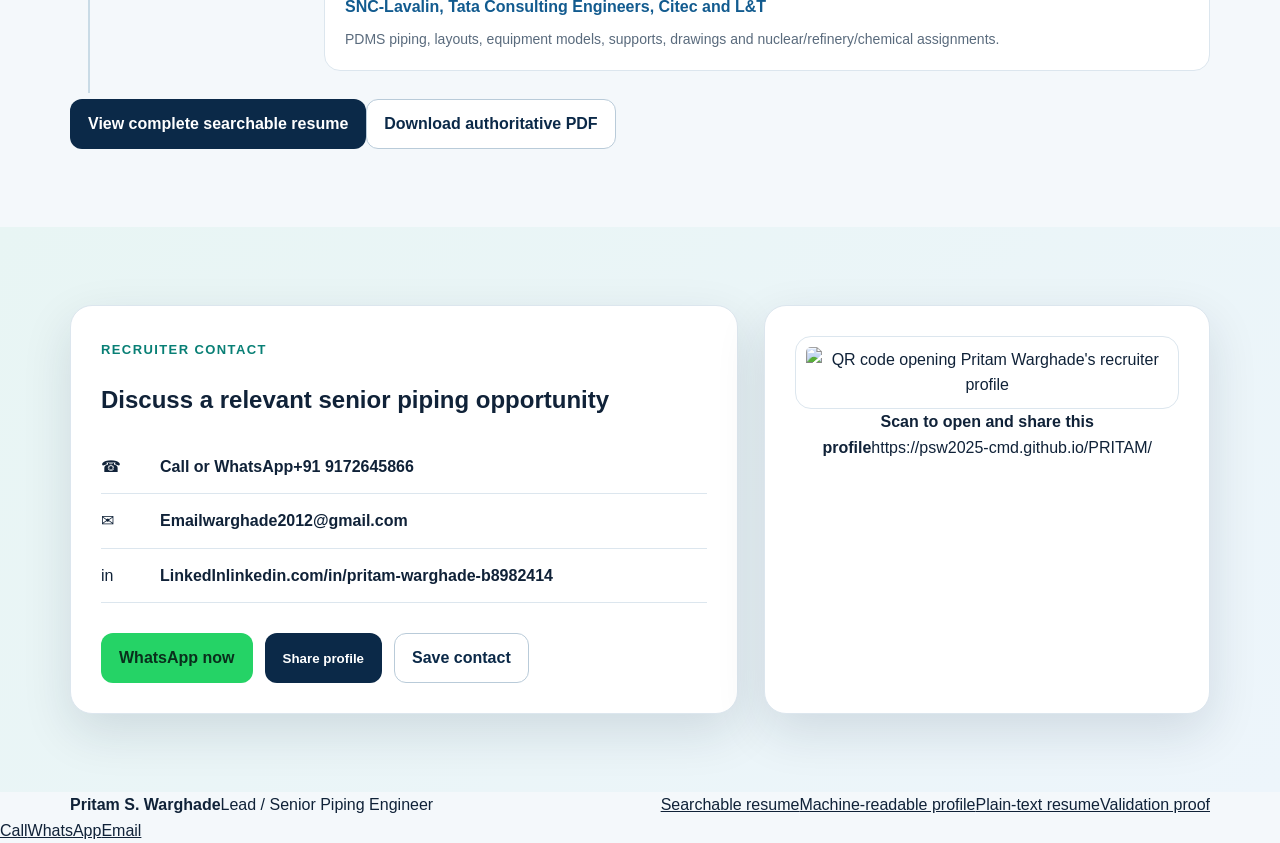
==== commit d3b835ce: "Update recruiter profile from authoritative 2026 CV" ====
--- a/index.html
+++ b/index.html
@@ -1,34 +1,23 @@
 <!doctype html>
-<html lang="en">
-<head>
-  <meta charset="utf-8">
-  <meta name="viewport" content="width=device-width,initial-scale=1">
-  <title>Pritam Warghade | Lead &amp; Senior Piping Engineer | E3D, PDMS, SP3D</title>
-  <meta name="description" content="Pritam S. Warghade is a Lead and Senior Piping professional with 25+ years of EPC experience in piping layout, E3D, PDMS, SP3D, P&ID, isometrics, utilities, refinery, petrochemical, oil and gas and nuclear-linked projects.">
-  <meta name="keywords" content="Pritam Warghade, Lead Piping Engineer, Senior Piping Engineer, Piping Designer, E3D Designer, PDMS Designer, SP3D, Piping Layout Engineer, Mumbai, Thane, Navi Mumbai, EPC">
-  <meta name="author" content="Pritam S. Warghade">
-  <meta name="robots" content="index,follow,max-image-preview:large">
-  <link rel="canonical" href="https://psw2025-cmd.github.io/PRITAM/">
-  <link rel="icon" href="favicon.svg" type="image/svg+xml">
-  <link rel="manifest" href="site.webmanifest">
-  <link rel="stylesheet" href="styles.css">
-  <meta property="og:type" content="profile"><meta property="og:title" content="Pritam Warghade — Lead / Senior Piping Engineer"><meta property="og:description" content="25+ years EPC | E3D | PDMS | SP3D | Piping Layout | Mumbai / Thane / Global"><meta property="og:url" content="https://psw2025-cmd.github.io/PRITAM/"><meta property="og:image" content="https://psw2025-cmd.github.io/PRITAM/og-card.svg"><meta name="twitter:card" content="summary_large_image">
-  <script type="application/ld+json">{"@context":"https://schema.org","@type":"Person","name":"Pritam S. Warghade","url":"https://psw2025-cmd.github.io/PRITAM/","sameAs":["https://www.linkedin.com/in/pritam-warghade-b8982414","https://github.com/psw2025-cmd"],"jobTitle":"Lead / Senior Piping Engineer","description":"Piping Engineering and Project Management professional with 25+ years of EPC experience.","email":"mailto:warghade2012@gmail.com","telephone":"+91-9172645866","address":{"@type":"PostalAddress","addressLocality":"Mumbai Metropolitan Region","addressRegion":"Maharashtra","addressCountry":"IN"},"knowsLanguage":["English","Hindi","Marathi"],"knowsAbout":["Piping Engineering","Piping Layout","AVEVA E3D","PDMS","SP3D","PDS","P&ID Review","Isometric Review","Pressure Drop Calculation","Flow Balance","Navisworks","Oil and Gas","Refinery","Petrochemical"]}</script>
-</head>
-<body>
+<html lang="en"><head><meta charset="utf-8"><meta name="viewport" content="width=device-width,initial-scale=1"><meta name="author" content="Pritam S. Warghade"><meta name="robots" content="index,follow,max-image-preview:large,max-snippet:-1,max-video-preview:-1"><meta name="theme-color" content="#0b2948"><link rel="icon" href="favicon.svg" type="image/svg+xml"><link rel="manifest" href="site.webmanifest"><link rel="stylesheet" href="styles.css"><link rel="alternate" type="application/rss+xml" title="Pritam Warghade profile updates" href="feed.xml">
+<title>Pritam Warghade | Lead / Senior Piping Engineer | Global EPC, E3D, PDMS, SP3D</title>
+<meta name="description" content="Pritam S. Warghade is a Lead / Senior Piping Engineer with 25+ years of global EPC and EPCM experience in nuclear, oil and gas, offshore, refinery, petrochemical, E3D, PDMS, SP3D, design review and constructability.">
+<meta name="keywords" content="Pritam Warghade, Lead Piping Engineer, Senior Piping Engineer, Lead Piping Design Engineer, Senior Layout Engineer, Piping Area Lead, Piping Design Checker, E3D Designer, PDMS Designer, SP3D Designer, Piping Layout, EPC, EPCM, Offshore, Nuclear, Oil and Gas, Mumbai, India, Middle East">
+<meta name="geo.region" content="IN-MH"><meta name="geo.placename" content="Mumbai Metropolitan Region">
+<link rel="canonical" href="https://psw2025-cmd.github.io/PRITAM/"><link rel="me" href="https://www.linkedin.com/in/pritam-warghade-b8982414">
+<meta property="og:type" content="profile"><meta property="og:title" content="Pritam Warghade - Lead / Senior Piping Engineer"><meta property="og:description" content="25+ years global EPC/EPCM | Nuclear | Oil & Gas | Offshore | E3D | PDMS | SP3D | Design Review | Constructability"><meta property="og:url" content="https://psw2025-cmd.github.io/PRITAM/"><meta property="og:image" content="https://psw2025-cmd.github.io/PRITAM/og-card.png"><meta property="og:image:width" content="1200"><meta property="og:image:height" content="630"><meta name="twitter:card" content="summary_large_image"><meta name="twitter:title" content="Pritam Warghade - Lead / Senior Piping Engineer"><meta name="twitter:image" content="https://psw2025-cmd.github.io/PRITAM/og-card.png">
+<script type="application/ld+json">{"@context":"https://schema.org","@type":"ProfilePage","dateModified":"2026-07-28","url":"https://psw2025-cmd.github.io/PRITAM/","mainEntity":{"@type":"Person","name":"Pritam S. Warghade","url":"https://psw2025-cmd.github.io/PRITAM/","image":"https://psw2025-cmd.github.io/PRITAM/og-card.png","sameAs":["https://www.linkedin.com/in/pritam-warghade-b8982414","https://github.com/psw2025-cmd"],"jobTitle":"Lead / Senior Piping Engineer","description":"Lead / Senior Piping Engineer with 25+ years of global EPC and EPCM experience across nuclear, oil and gas, offshore, refinery, petrochemical, chemical, industrial and utility projects.","email":"mailto:warghade2012@gmail.com","telephone":"+91 9172645866","homeLocation":{"@type":"Place","name":"Mumbai Metropolitan Region, India"},"alumniOf":{"@type":"EducationalOrganization","name":"Government Polytechnic, Amravati"},"knowsLanguage":["English","Hindi","Marathi"],"knowsAbout":["AVEVA E3D","PDMS","SP3D / SmartPlant 3D","PDS","Navisworks","SmartPlant Review","LFM","AutoCAD","Excel","Power BI","P&ID review and markup","Line list review","Plot plan and equipment layout review","Isometric and piping GA checking","Pressure drop calculations","Pipe sizing checks","Flow balance preparation","IDC and squad checking","30/60/90 model reviews","Constructability and CAOM","MTO/BOQ verification","Vendor and equipment interface review","Brownfield re-routing","Tie-ins and demolition packages","Red-line and as-built documentation","Site engineering and punch-list closure","Stress report and support interface review","Nuclear","Oil and Gas","Offshore","Refinery","Petrochemical","Chemical","Industrial","Utilities","Brownfield and Revamp"],"hasOccupation":[{"@type":"Occupation","name":"Lead Piping Engineer","occupationLocation":{"@type":"AdministrativeArea","name":"Worldwide"}},{"@type":"Occupation","name":"Senior Piping Engineer","occupationLocation":{"@type":"AdministrativeArea","name":"Worldwide"}},{"@type":"Occupation","name":"Lead Piping Design Engineer","occupationLocation":{"@type":"AdministrativeArea","name":"Worldwide"}},{"@type":"Occupation","name":"Senior Layout Engineer","occupationLocation":{"@type":"AdministrativeArea","name":"Worldwide"}},{"@type":"Occupation","name":"Piping Area Lead","occupationLocation":{"@type":"AdministrativeArea","name":"Worldwide"}},{"@type":"Occupation","name":"Senior Piping Design Checker","occupationLocation":{"@type":"AdministrativeArea","name":"Worldwide"}}]}}</script>
+</head><body>
 <a class="skip-link" href="#main">Skip to content</a>
-<div class="topbar"><div class="container"><span>Open to Lead / Senior Piping Engineering, Layout and E3D opportunities</span><span class="hide-mobile"><a href="tel:+919172645866">+91 9172645866</a> &nbsp;|&nbsp; <a href="mailto:warghade2012@gmail.com">warghade2012@gmail.com</a></span></div></div>
-<header class="site-header"><div class="container nav"><a class="brand" href="#top"><span class="brand-mark">PW</span><span class="brand-text"><strong>Pritam Warghade</strong><span>Lead / Senior Piping Engineer</span></span></a><nav class="nav-links"><a href="#about">Profile</a><a href="#expertise">Expertise</a><a href="#projects">Projects</a><a href="#experience">Experience</a><a href="#contact">Contact</a></nav></div></header>
+<div class="topbar"><div class="container"><span>Available for senior piping engineering, layout, checking, E3D/PDMS/SP3D and site assignments</span><span class="hide-mobile"><a href="tel:+919172645866">+91 9172645866</a> | <a href="mailto:warghade2012@gmail.com">warghade2012@gmail.com</a></span></div></div>
+<header class="site-header"><div class="container nav"><a class="brand" href="#top"><span class="brand-mark">PW</span><span class="brand-text"><strong>Pritam Warghade</strong><span>Lead / Senior Piping Engineer</span></span></a><nav class="nav-links" aria-label="Primary"><a href="#profile">Profile</a><a href="#expertise">Expertise</a><a href="#projects">Projects</a><a href="#experience">Experience</a><a href="#contact">Contact</a></nav></div></header>
 <main id="main">
-<section class="hero" id="top"><div class="container hero-grid"><div><span class="eyebrow"><span class="status-dot"></span> Available for recruiter discussions</span><h1>Pritam S. Warghade</h1><h2>Lead / Senior Piping Engineer &amp; Piping Layout Professional</h2><p>25+ years of EPC experience across oil &amp; gas, refinery, petrochemical, industrial and nuclear-linked projects, combining piping engineering, 3D design leadership, model review, site validation and multidisciplinary delivery.</p><div class="hero-tags"><span>AVEVA E3D</span><span>PDMS</span><span>SP3D</span><span>Piping Layout</span><span>P&amp;ID / Isometrics</span><span>Pressure Drop &amp; Flow Balance</span></div><div class="actions"><a class="btn btn-primary" href="Pritam_Warghade_Public_CV.pdf" download>Download PDF CV</a><a class="btn btn-whatsapp" href="https://wa.me/919172645866?text=Hello%20Mr.%20Warghade%2C%20I%20am%20contacting%20you%20regarding%20a%20piping%20engineering%20opportunity." target="_blank" rel="noopener">WhatsApp</a><a class="btn btn-secondary" href="mailto:warghade2012@gmail.com?subject=Piping%20Engineering%20Opportunity%20for%20Pritam%20Warghade">Email Me</a><a class="btn btn-secondary" href="https://www.linkedin.com/in/pritam-warghade-b8982414" target="_blank" rel="noopener">LinkedIn</a></div></div><aside class="hero-card"><div class="monogram">PW</div><h3>Pritam S. Warghade</h3><div class="role">Piping Engineering &amp; Project Management Professional</div><div class="quick-list"><div class="quick-item"><span>☎</span><div><strong>Call / WhatsApp</strong><a href="tel:+919172645866">+91 9172645866</a></div></div><div class="quick-item"><span>✉</span><div><strong>Email</strong><a href="mailto:warghade2012@gmail.com">warghade2012@gmail.com</a></div></div><div class="quick-item"><span>⌖</span><div><strong>Location preference</strong><span>Mumbai, Thane, Navi Mumbai, India, Middle East and global EPC assignments</span></div></div><div class="quick-item"><span>✓</span><div><strong>Target roles</strong><span>Lead / Senior Piping Engineer, Piping Layout, Senior E3D / PDMS / SP3D Designer</span></div></div></div></aside></div></section>
-<div class="stats"><div class="container stats-grid"><div class="stat"><strong>25+</strong><span>Years of experience</span></div><div class="stat"><strong>EPC</strong><span>Design, coordination &amp; delivery</span></div><div class="stat"><strong>3D</strong><span>E3D, PDMS, SP3D &amp; PDS</span></div><div class="stat"><strong>Site</strong><span>Routing, punch-list &amp; validation</span></div></div></div>
-<section id="about"><div class="container"><div class="section-head"><span class="kicker">Professional profile</span><h2>Engineering depth with hands-on design leadership</h2><p>A career spanning detailed engineering, 3D modelling, layout review, site execution support, customer coordination and multidisciplinary delivery.</p></div><div class="about-grid"><div class="panel"><p>Pritam Warghade is an experienced piping professional with strong expertise in piping layout development, pressure-drop calculation, flow-balance documentation, model review, design coordination and project delivery.</p><p>His work includes customer-facing technical coordination, preliminary engineering, P&amp;ID and isometric review, utility-system calculations, support and nozzle-orientation checks, vendor coordination, site-oriented design validation and guidance to modelling and CAD teams.</p><p>He has delivered assignments for major engineering organizations in India, Oman and the UAE, with project exposure covering Saudi Arabia, Kuwait, Nigeria, the United States, Russia and international nuclear infrastructure.</p></div><div class="highlights"><div class="highlight"><strong>Design &amp; Layout</strong><span>Indoor plants, pipe racks, tank farms, equipment interfaces, supports and routing.</span></div><div class="highlight"><strong>Engineering Review</strong><span>P&amp;IDs, GAs, isometrics, vendor documents, clash checks and model reviews.</span></div><div class="highlight"><strong>Utility Systems</strong><span>Nitrogen, compressed air, chilled water, potable water, DM water and fire water.</span></div><div class="highlight"><strong>Leadership</strong><span>Team guidance, planning, coordination, customer and stakeholder interfaces.</span></div></div></div></div></section>
-<section class="expertise" id="expertise"><div class="container"><div class="section-head"><span class="kicker">Core expertise</span><h2>Capabilities relevant to senior EPC roles</h2></div><div class="card-grid"><article class="card"><div class="card-icon">01</div><h3>Piping engineering &amp; layout</h3><p>Equipment layout, piping routing, nozzle orientation, support locations, pipe racks and multidisciplinary interfaces.</p></article><article class="card"><div class="card-icon">02</div><h3>3D design &amp; model review</h3><p>AVEVA E3D, PDMS, SP3D, PDS, Navisworks reviews, clash checks, reports and model-quality control.</p></article><article class="card"><div class="card-icon">03</div><h3>Drawings &amp; deliverables</h3><p>P&amp;IDs, GAs, isometrics, MTOs, tie-ins, supports, work packs, vendor documents and engineering comments.</p></article><article class="card"><div class="card-icon">04</div><h3>Utility calculations</h3><p>Pressure-drop and flow-balance engineering for nitrogen, air, chilled water, potable water, DM water and fire water.</p></article><article class="card"><div class="card-icon">05</div><h3>Site engineering support</h3><p>Site surveys, routing verification, red marks, as-builts, punch-list closure, demolition and rerouting packages.</p></article><article class="card"><div class="card-icon">06</div><h3>Project coordination</h3><p>Planning, scheduling, vendor review, stakeholder communication and guidance to CAD, stress and design teams.</p></article></div><div class="skills-wrap" style="margin-top:34px"><div class="panel skill-group"><h3>Software &amp; engineering tools</h3><div class="chips"><span class="chip">AVEVA E3D</span><span class="chip">PDMS Design</span><span class="chip">PDMS Draft</span><span class="chip">Isodraft</span><span class="chip">PDMS MDS</span><span class="chip">SP3D</span><span class="chip">PDS</span><span class="chip">Navisworks</span><span class="chip">SmartPlant Review</span><span class="chip">AutoCAD</span><span class="chip">Power BI</span></div></div><div class="panel skill-group"><h3>Preferred opportunities</h3><div class="chips"><span class="chip">Lead Piping Engineer</span><span class="chip">Senior Piping Engineer</span><span class="chip">Piping Design Lead</span><span class="chip">Piping Layout Engineer</span><span class="chip">Principal Piping Designer</span><span class="chip">Senior E3D Designer</span><span class="chip">Senior PDMS Designer</span><span class="chip">Site Piping Engineer</span></div></div></div></div></section>
-<section class="projects" id="projects"><div class="container"><div class="section-head"><span class="kicker" style="color:#67d4c8">Selected project exposure</span><h2>International EPC and complex engineering projects</h2><p>Representative assignments from energy, refinery, petrochemical, utilities and nuclear-linked infrastructure.</p></div><div class="project-grid"><article class="project"><h3>ITER — Fusion for Energy</h3><p>Utility engineering, pressure drop, flow balance, P&amp;ID and isometric review.</p></article><article class="project"><h3>Dangote Refinery Petrochemical</h3><p>PDMS / E3D modelling, layout development and design coordination.</p></article><article class="project"><h3>Edison Catalyst Expansion, USA</h3><p>Detailed piping design and modelling support.</p></article><article class="project"><h3>KOC-ES_WM, Kuwait</h3><p>Piping design, 3D modelling and engineering deliverables.</p></article><article class="project"><h3>HPCL MREP Cyclemax Revamp</h3><p>Demolition, rerouting, revamp modelling and site-oriented design.</p></article><article class="project"><h3>UMM LULU Phase II, UAE</h3><p>PDMS design, supports, tie-ins, isometrics, vendor review and model checking.</p></article><article class="project"><h3>Harweel Transition, Oman</h3><p>PDMS design, draft, isodraft and multidisciplinary review.</p></article><article class="project"><h3>Juaymah Gas Plant Expansion</h3><p>Site deputation, ARAMCO requirements, punch lists, tie-ins and as-built work.</p></article><article class="project"><h3>Khabarovsk Refinery</h3><p>Work packs, layouts, supports, MTOs, P&amp;IDs and piping engineering.</p></article></div></div></section>
-<section id="experience"><div class="container"><div class="section-head"><span class="kicker">Career history</span><h2>Progressive responsibility across leading engineering organizations</h2></div><div class="timeline"><article class="timeline-item"><div class="timeline-date">Sep 2025 — Present</div><div class="timeline-content"><h3>Associate — Piping</h3><strong>EGIS Engineering India Ltd.</strong><p>ITER utility engineering, calculations, P&amp;ID and isometric review, customer coordination and guidance to 3D/CAD teams.</p></div></article><article class="timeline-item"><div class="timeline-date">Feb 2017 — Aug 2025</div><div class="timeline-content"><h3>Manager — Piping Design</h3><strong>L&amp;T Hydrocarbon Engineering, Mumbai</strong><p>Led PDMS/E3D modelling, revamp and rerouting packages, vendor coordination, model reviews, clash checks and technical guidance.</p></div></article><article class="timeline-item"><div class="timeline-date">Jan 2015 — Feb 2016</div><div class="timeline-content"><h3>Senior PDMS Piping Designer</h3><strong>NPCC, Abu Dhabi</strong><p>PDMS modelling, supports, GAs, isometrics, tie-ins, vendor review and model checks for UMM LULU Phase II.</p></div></article><article class="timeline-item"><div class="timeline-date">Jun 2013 — Jan 2015</div><div class="timeline-content"><h3>Senior PDMS Piping Designer</h3><strong>Wood Group–CCC Ltd., Muscat</strong><p>PDMS design, draft, isodraft, equipment modelling and Navisworks model reviews.</p></div></article><article class="timeline-item"><div class="timeline-date">Sep 2011 — May 2013</div><div class="timeline-content"><h3>Senior Piping Designer</h3><strong>Mott MacDonald, Muscat</strong><p>Work packs, GADs, support details, MTOs, P&amp;IDs, site data and PDMS isometric extraction.</p></div></article><article class="timeline-item"><div class="timeline-date">May 2008 — Sep 2011</div><div class="timeline-content"><h3>Piping Engineer</h3><strong>TR-Engineering LLC, Muscat</strong><p>Juaymah, ECOPHOS and Khabarovsk assignments including site work, tie-ins, supports, expansion checks and ARAMCO compliance.</p></div></article><article class="timeline-item"><div class="timeline-date">2001 — 2008</div><div class="timeline-content"><h3>Piping Design Engineer / Designer</h3><strong>SNC-Lavalin, Tata Consulting Engineers, Citec and L&amp;T</strong><p>PDMS piping design, layouts, nozzle orientation, supports, isometrics, equipment models and coordination.</p></div></article></div><div class="actions"><a class="btn btn-dark" href="resume.html">View searchable HTML resume</a><a class="btn btn-outline" href="Pritam_Warghade_Public_CV.pdf" download>Download PDF CV</a><a class="btn btn-outline" href="Pritam_Warghade_Public_CV.docx" download>Download Word CV</a></div></div></section>
-<section class="contact-section" id="contact"><div class="container"><div class="section-head"><span class="kicker">Direct contact</span><h2>Discuss a suitable piping engineering opportunity</h2><p>Phone, WhatsApp and email are public for direct recruiter and hiring-manager contact.</p></div><div class="contact-grid"><div class="contact-card"><div class="contact-row"><div class="round">☎</div><div><small>Call</small><a href="tel:+919172645866">+91 9172645866</a></div></div><div class="contact-row"><div class="round">WA</div><div><small>WhatsApp</small><a href="https://wa.me/919172645866?text=Hello%20Mr.%20Warghade%2C%20I%20am%20contacting%20you%20regarding%20a%20piping%20engineering%20opportunity." target="_blank" rel="noopener">Message Pritam on WhatsApp</a></div></div><div class="contact-row"><div class="round">@</div><div><small>Email</small><a href="mailto:warghade2012@gmail.com?subject=Piping%20Engineering%20Opportunity%20for%20Pritam%20Warghade">warghade2012@gmail.com</a></div></div><div class="contact-row"><div class="round">in</div><div><small>LinkedIn</small><a href="https://www.linkedin.com/in/pritam-warghade-b8982414" target="_blank" rel="noopener">linkedin.com/in/pritam-warghade-b8982414</a></div></div><div class="contact-row"><div class="round">↓</div><div><small>Save contact</small><a href="Pritam_Warghade.vcf" download>Download vCard</a></div></div></div><div class="contact-card qr-card"><div class="monogram">PW</div><h3>Save recruiter contact</h3><p>Download the vCard to save Pritam's public professional phone, email and LinkedIn profile.</p><a class="btn btn-dark" href="Pritam_Warghade.vcf" download>Download contact card</a></div></div></div></section>
-</main>
-<footer class="footer"><div class="container footer-grid"><div><strong>Pritam S. Warghade</strong><br><span>Lead / Senior Piping Engineer | Mumbai Metropolitan Region</span></div><div><a href="tel:+919172645866">+91 9172645866</a> &nbsp;|&nbsp; <a href="mailto:warghade2012@gmail.com">warghade2012@gmail.com</a></div></div></footer>
-<nav class="mobile-bar"><a href="tel:+919172645866">Call</a><a href="https://wa.me/919172645866?text=Hello%20Mr.%20Warghade%2C%20I%20am%20contacting%20you%20regarding%20a%20piping%20engineering%20opportunity." target="_blank" rel="noopener">WhatsApp</a><a href="mailto:warghade2012@gmail.com?subject=Piping%20Engineering%20Opportunity%20for%20Pritam%20Warghade">Email</a></nav>
-</body>
-</html>
+<section class="hero" id="top"><div class="container hero-grid"><div><span class="eyebrow"><span class="status-dot"></span> Open to India, Middle East and worldwide EPC/EPCM opportunities</span><h1>Pritam S. Warghade</h1><h2>Lead / Senior Piping Engineer</h2><p class="hero-lead">Global EPC and EPCM | Nuclear | Oil &amp; Gas and Offshore | E3D, PDMS and SP3D | Design Review | Constructability</p><p>25+ years across piping engineering, layout development, 3D model coordination, design checking, utility calculations, brownfield modifications, constructability and site support.</p><div class="hero-tags"><span>AVEVA E3D</span><span>PDMS</span><span>SP3D</span><span>Piping Layout</span><span>P&amp;ID / Isometrics</span><span>IDC / Squad Check</span><span>30/60/90 Model Reviews</span><span>CAOM / Constructability</span></div><div class="actions"><a class="btn btn-primary" href="Pritam_Warghade_Global_Piping_CV_2026.pdf" download>Download PDF CV</a><a class="btn btn-secondary" href="Pritam_Warghade_Global_Piping_CV_2026.docx" download>Download Word CV</a><a class="btn btn-whatsapp" href="https://wa.me/919172645866?text=Hello%20Mr.%20Warghade%2C%20I%20am%20contacting%20you%20regarding%20a%20senior%20piping%20engineering%20opportunity." target="_blank" rel="noopener">WhatsApp</a><a class="btn btn-secondary" href="mailto:warghade2012@gmail.com?subject=Senior%20Piping%20Engineering%20Opportunity">Email</a></div></div><aside class="hero-card"><div class="monogram">PW</div><h3>Pritam S. Warghade</h3><div class="role">Global piping engineering and design professional</div><div class="quick-list"><div class="quick-item"><span>☎</span><div><strong>Call / WhatsApp</strong><a href="tel:+919172645866">+91 9172645866</a></div></div><div class="quick-item"><span>✉</span><div><strong>Email</strong><a href="mailto:warghade2012@gmail.com">warghade2012@gmail.com</a></div></div><div class="quick-item"><span>⌖</span><div><strong>Mobility</strong><span>India | Middle East | Worldwide assignments</span></div></div><div class="quick-item"><span>✓</span><div><strong>Preferred roles</strong><span>Lead/Senior Engineer, Layout Lead, Checker, E3D/PDMS/SP3D, Model Coordination and Site Piping</span></div></div></div></aside></div></section>
+<div class="stats"><div class="container stats-grid"><div class="stat"><strong>25+</strong><span>Years of experience</span></div><div class="stat"><strong>EPC/EPCM</strong><span>Global design delivery</span></div><div class="stat"><strong>3D</strong><span>E3D, PDMS, SP3D &amp; PDS</span></div><div class="stat"><strong>Site</strong><span>18-month PTA site assignment plus international deputations</span></div></div></div>
+<section id="profile"><div class="container"><div class="section-head"><span class="kicker">Professional profile</span><h2>Engineering leadership grounded in hands-on piping design</h2><p>Design-basis awareness, multidisciplinary coordination, model review, fabrication readiness, constructability and field support across complex plants and international projects.</p></div><div class="about-grid"><div class="panel"><p><strong>Lead / Senior Piping Engineer</strong> with 25+ years across global EPC and EPCM, oil and gas, offshore, refinery, petrochemical, chemical, industrial and nuclear-linked projects.</p><p>Current ITER utility scope includes pressure-drop calculations, pipe-sizing checks and flow-balance documents for nitrogen gas, demineralised water, potable water, compressed air, chilled water and fire water.</p><p>Strong layout and checking experience covers P&amp;ID markup, line lists, plot plans, equipment layouts, piping GAs, isometrics, supports, tie-ins, demolition packages, red-lines, as-builts and brownfield re-routing.</p></div><div class="highlights"><div class="highlight"><strong>Engineering governance</strong><span>Design basis, IDC/squad checks, action closeout, issue readiness and MTO/BOQ verification.</span></div><div class="highlight"><strong>Constructability &amp; CAOM</strong><span>Safe operation, access, maintenance clearance, egress, hot-work minimisation and prefabrication practicality.</span></div><div class="highlight"><strong>Stress/support interface</strong><span>Thermal movement, guides, anchors, springs, stress-report review, PMS and line-class awareness.</span></div><div class="highlight"><strong>Brownfield &amp; site</strong><span>LFM/point-cloud review, tie-ins, demolition, as-builts, queries and punch-list closure.</span></div></div></div></div></section>
+<section class="expertise" id="expertise"><div class="container"><div class="section-head"><span class="kicker">Core capabilities</span><h2>Matched to senior EPC and EPCM piping requirements</h2></div><div class="card-grid"><article class="card"><div class="card-icon">01</div><h3>Piping engineering and coordination</h3><p>Scope planning, deliverable tracking, technical interfaces, comment closure and drawing issue readiness.</p></article><article class="card"><div class="card-icon">02</div><h3>Layout and design review</h3><p>P&amp;IDs, line lists, plot plans, equipment layouts, routing, nozzle orientation, GAs and isometrics.</p></article><article class="card"><div class="card-icon">03</div><h3>3D delivery and checking</h3><p>E3D, PDMS, SP3D and PDS model development, cleanup, database consistency, clash resolution and extraction readiness.</p></article><article class="card"><div class="card-icon">04</div><h3>Utility calculations</h3><p>Pressure drop, pipe sizing and flow balance for nitrogen, DM water, potable water, compressed air, CHW and fire water.</p></article><article class="card"><div class="card-icon">05</div><h3>Brownfield and site engineering</h3><p>Tie-ins, demolition and rerouting, field verification, red-lines, as-builts, punch lists and technical queries.</p></article><article class="card"><div class="card-icon">06</div><h3>Constructability and interfaces</h3><p>Safe access, maintainability, vendor/nozzle interfaces, support/stress coordination, MOC/trend awareness and TBE inputs.</p></article></div><div class="skills-wrap"><div class="panel skill-group"><h3>Software and tools</h3><div class="chips"><span class="chip">AVEVA E3D</span><span class="chip">PDMS</span><span class="chip">SP3D / SmartPlant 3D</span><span class="chip">PDS</span><span class="chip">Navisworks</span><span class="chip">SmartPlant Review</span><span class="chip">LFM</span><span class="chip">AutoCAD</span><span class="chip">Excel</span><span class="chip">Power BI</span></div></div><div class="panel skill-group"><h3>Target roles</h3><div class="chips"><span class="chip">Lead Piping Engineer</span><span class="chip">Senior Piping Engineer</span><span class="chip">Lead Piping Design Engineer</span><span class="chip">Senior Layout Engineer</span><span class="chip">Piping Area Lead</span><span class="chip">Senior Piping Design Checker</span><span class="chip">Senior E3D / PDMS / SP3D Designer</span><span class="chip">3D Model Coordinator</span><span class="chip">Utility Piping Engineer</span><span class="chip">Site Piping Engineer</span></div></div></div></div></section>
+<section class="projects" id="projects"><div class="container"><div class="section-head"><span class="kicker light">Sector and project exposure</span><h2>Nuclear, offshore, refinery, petrochemical and brownfield delivery</h2><p>Representative assignments drawn from the authoritative 2026 CV.</p></div><div class="project-grid"><article class="project"><h3>ITER - Fusion for Energy</h3><p>Nuclear-linked utility piping, pressure drop, pipe sizing, flow balances, P&amp;ID/isometric review and multidisciplinary coordination.</p></article><article class="project"><h3>RIL Patalganga PTA Plant</h3><p>Detailed engineering plus approximately 18 months of site engineering, construction coordination and punch-list closure.</p></article><article class="project"><h3>UMM LULU Phase II</h3><p>Offshore PDMS design, MDS support modelling, tie-ins, model checking and fabrication-oriented deliverables.</p></article><article class="project"><h3>Dangote / KOC / HPCL / GACL</h3><p>Refinery, petrochemical, revamp, steam, firewater and chemical scopes using PDMS, E3D and SP3D.</p></article><article class="project"><h3>Harweel Transition</h3><p>PDMS, LFM and Navisworks review, brownfield interfaces, tie-ins, access and constructability.</p></article><article class="project"><h3>Juaymah / EcoPhos / Khabarovsk</h3><p>ARAMCO compliance, site deputation, work packs, thermal checks, special supports, tie-ins and closeout.</p></article></div></div></section>
+<section id="experience"><div class="container"><div class="section-head"><span class="kicker">Career history</span><h2>Progressive responsibility since 2001</h2></div><div class="timeline"><article class="timeline-item"><div class="timeline-date">Sep 2025 - Present</div><div class="timeline-content"><h3>Lead Piping Engineer - Piping</h3><strong>EGIS Engineering India Ltd., Mumbai</strong><p>ITER utility engineering, design-basis inputs, pressure drop, pipe sizing, flow balances, P&amp;ID/isometric review, IDC and action closeout.</p></div></article><article class="timeline-item"><div class="timeline-date">Feb 2017 - Aug 2025</div><div class="timeline-content"><h3>Manager - Piping Design</h3><strong>L&amp;T Hydrocarbon Engineering, Mumbai</strong><p>PDMS/E3D/SP3D delivery, 30/60/90 model reviews, brownfield rerouting, vendor interfaces, constructability and an 18-month RIL Patalganga site assignment.</p></div></article><article class="timeline-item"><div class="timeline-date">Jan 2015 - Feb 2016</div><div class="timeline-content"><h3>Senior PDMS Piping Designer</h3><strong>NPCC, Abu Dhabi</strong><p>Offshore PDMS Design/Draft/Isodraft, MDS supports, tie-ins, model checks and fabrication readiness.</p></div></article><article class="timeline-item"><div class="timeline-date">Jun 2013 - Jan 2015</div><div class="timeline-content"><h3>Senior PDMS Piping Designer</h3><strong>Wood Group - CCC Ltd., Muscat</strong><p>Harweel PDMS design, LFM/Navisworks review, tie-ins, point-cloud interfaces and constructability.</p></div></article><article class="timeline-item"><div class="timeline-date">Sep 2011 - May 2013</div><div class="timeline-content"><h3>Senior Piping Designer</h3><strong>Mott MacDonald, Muscat</strong><p>Occidental Mukhaizna work packs, GADs, supports, MTOs, P&amp;IDs, site data and PDMS isometrics.</p></div></article><article class="timeline-item"><div class="timeline-date">May 2008 - Sep 2011</div><div class="timeline-content"><h3>Piping Engineer</h3><strong>TR-Engineering LLC, Muscat</strong><p>Juaymah, EcoPhos and Khabarovsk; ARAMCO standards, site deputation, thermal checks, stress/support review and as-builts.</p></div></article><article class="timeline-item"><div class="timeline-date">Mar 2001 - Apr 2008</div><div class="timeline-content"><h3>Piping Design Engineer / Designer</h3><strong>SNC-Lavalin, Tata Consulting Engineers, Citec and L&amp;T</strong><p>PDMS piping, layouts, equipment models, supports, drawings and nuclear/refinery/chemical assignments.</p></div></article></div><div class="center-actions"><a class="btn btn-dark" href="resume.html">View complete searchable resume</a><a class="btn btn-outline" href="Pritam_Warghade_Global_Piping_CV_2026.pdf" download>Download authoritative PDF</a></div></div></section>
+<section class="contact-section" id="contact"><div class="container contact-grid"><div class="contact-card"><span class="kicker">Recruiter contact</span><h2>Discuss a relevant senior piping opportunity</h2><div class="contact-row"><div class="contact-icon">☎</div><div><strong>Call or WhatsApp</strong><a href="tel:+919172645866">+91 9172645866</a></div></div><div class="contact-row"><div class="contact-icon">✉</div><div><strong>Email</strong><a href="mailto:warghade2012@gmail.com?subject=Senior%20Piping%20Engineering%20Opportunity">warghade2012@gmail.com</a></div></div><div class="contact-row"><div class="contact-icon">in</div><div><strong>LinkedIn</strong><a rel="me" href="https://www.linkedin.com/in/pritam-warghade-b8982414" target="_blank">linkedin.com/in/pritam-warghade-b8982414</a></div></div><div class="actions"><a class="btn btn-whatsapp" href="https://wa.me/919172645866" target="_blank" rel="noopener">WhatsApp now</a><button class="btn btn-dark" type="button" id="shareProfile">Share profile</button><a class="btn btn-outline" href="contact.vcf" download>Save contact</a></div></div><aside class="contact-card qr-card"><img src="contact-qr.svg" alt="QR code opening Pritam Warghade's recruiter profile"><strong>Scan to open and share this profile</strong><span>https://psw2025-cmd.github.io/PRITAM/</span></aside></div></section>
+</main><footer><div class="container footer-grid"><div><strong>Pritam S. Warghade</strong><span>Lead / Senior Piping Engineer</span></div><div><a href="resume.html">Searchable resume</a><a href="profile.json">Machine-readable profile</a><a href="resume.txt">Plain-text resume</a><a href="site-validation-report.json">Validation proof</a></div></div></footer><div class="mobile-actions"><a href="tel:+919172645866">Call</a><a href="https://wa.me/919172645866">WhatsApp</a><a href="mailto:warghade2012@gmail.com">Email</a></div>
+<script>document.getElementById('shareProfile').addEventListener('click',async()=>{const data={title:'Pritam Warghade - Lead / Senior Piping Engineer',text:'25+ years global EPC/EPCM piping engineering - E3D, PDMS, SP3D, design review and constructability.',url:'https://psw2025-cmd.github.io/PRITAM/'};try{if(navigator.share)await navigator.share(data);else{await navigator.clipboard.writeText(data.url);alert('Profile link copied.');}}catch(e){}});</script></body></html>
